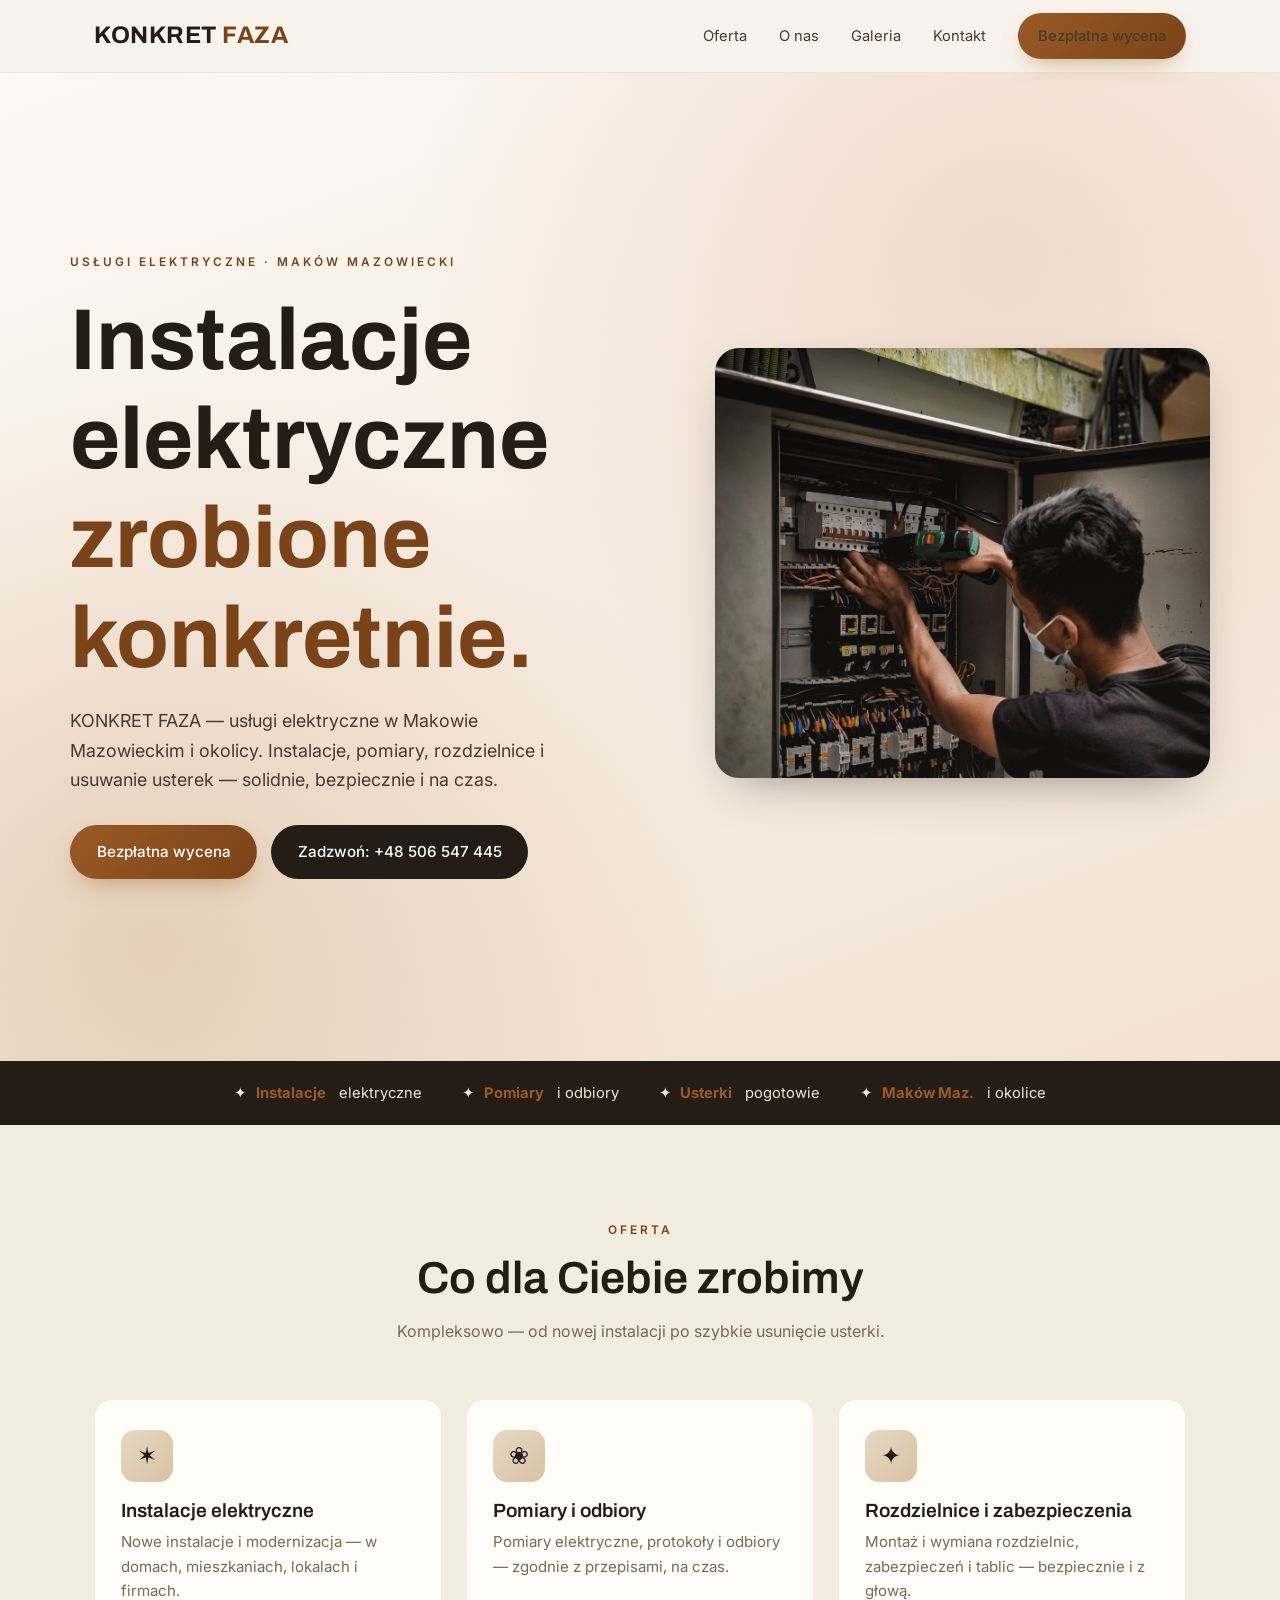
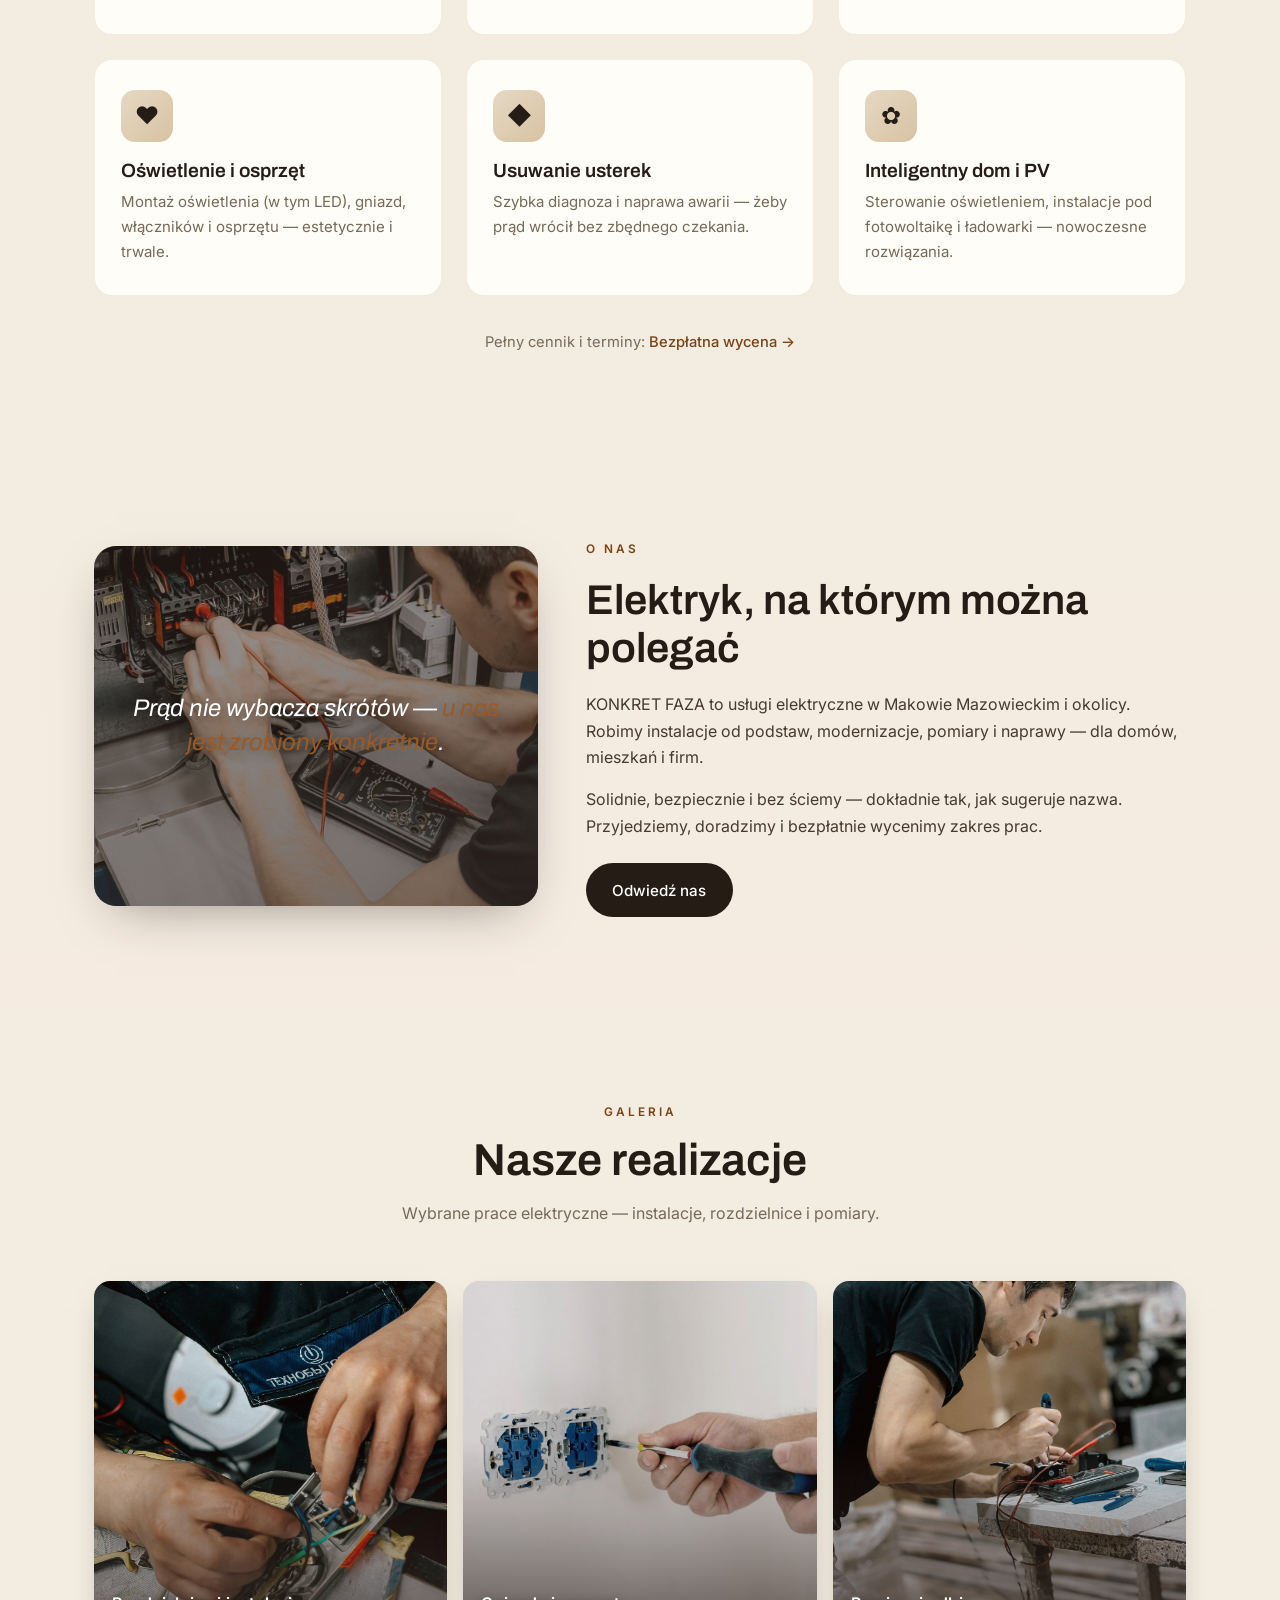
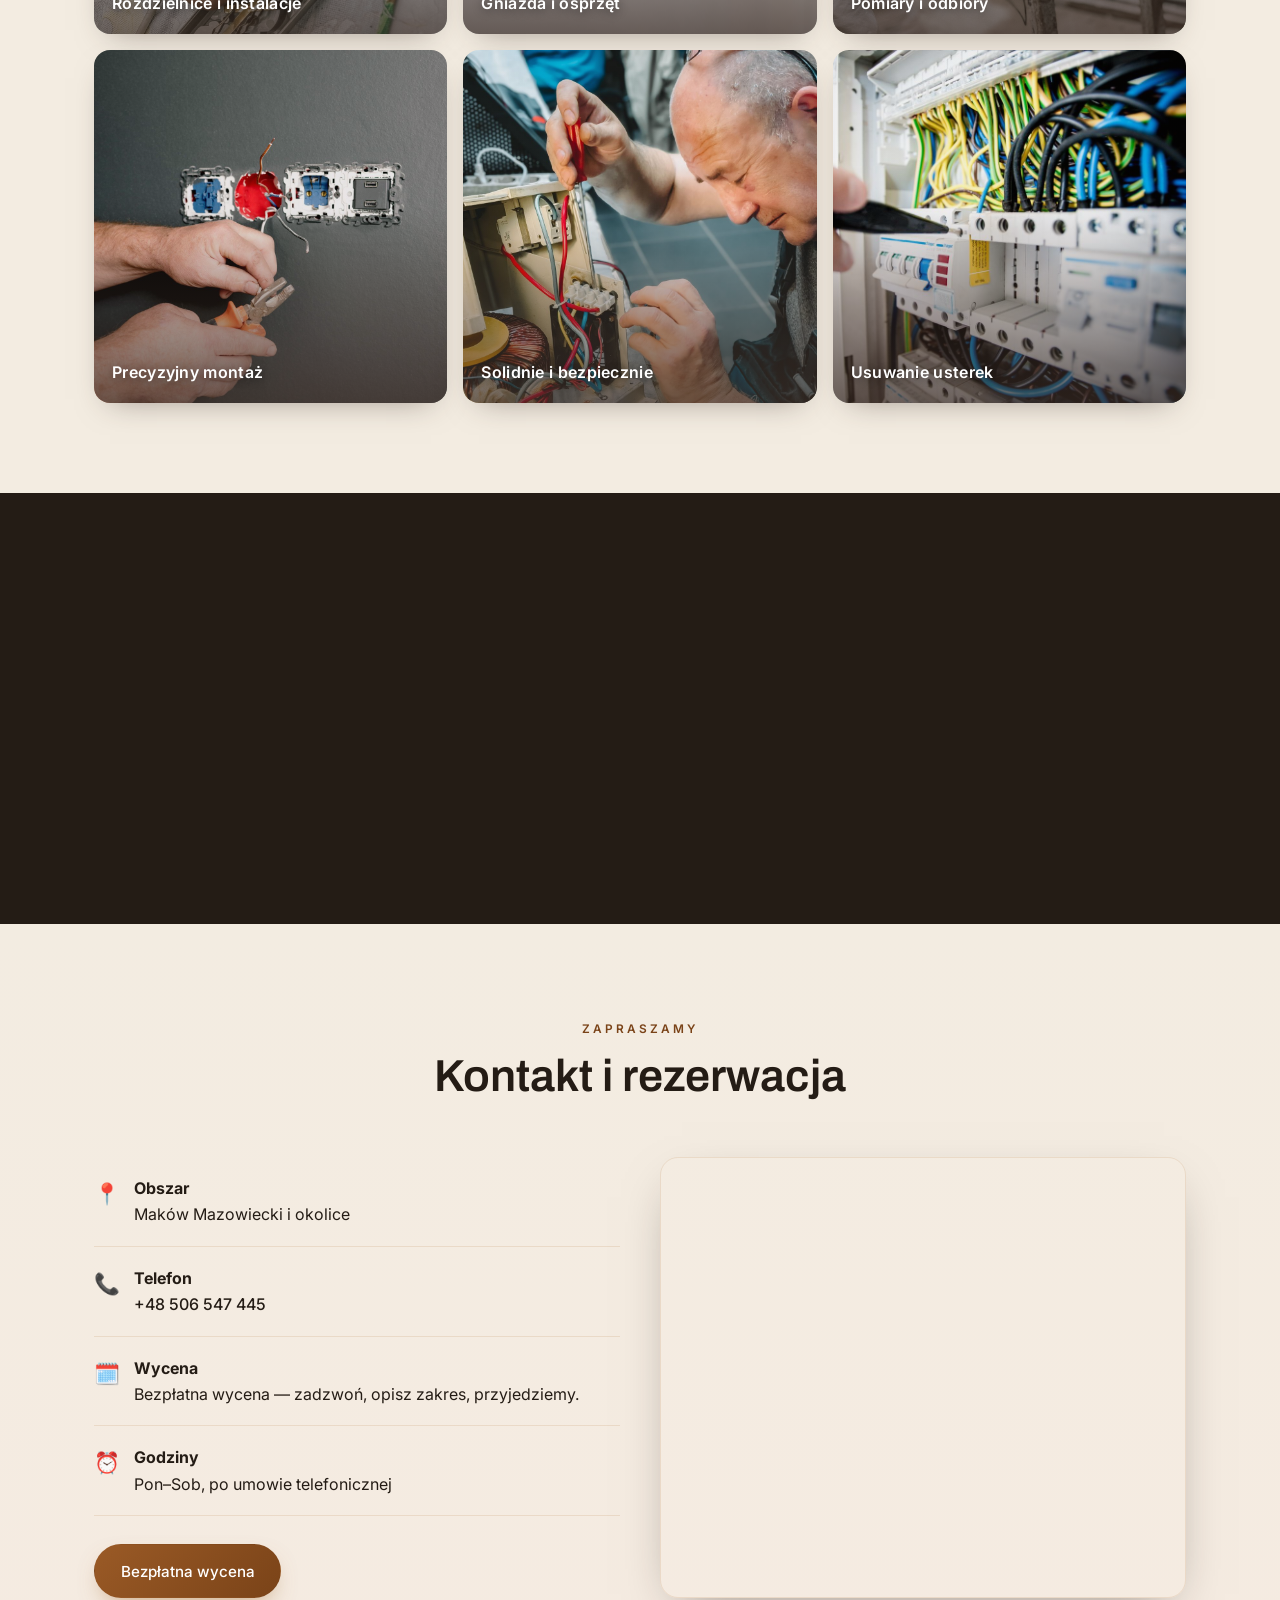
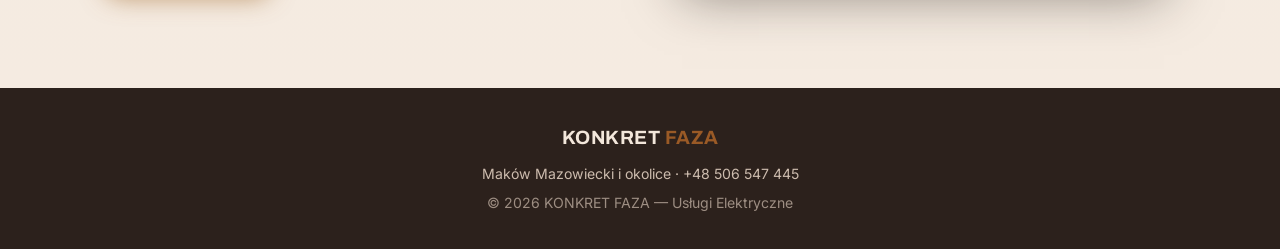
==== index.html @ 05b51406 "Strona demo: KONKRET FAZA — elektryk, Maków Mazowiecki (trade)" ====
<!DOCTYPE html>
<html lang="pl">
<head>
<meta charset="UTF-8" />
<meta name="viewport" content="width=device-width, initial-scale=1.0" />
<title>KONKRET FAZA — usługi elektryczne | Maków Mazowiecki</title>
<meta name="description" content="KONKRET FAZA — usługi elektryczne w Makowie Mazowieckim i okolicy. Instalacje, pomiary, rozdzielnice, oświetlenie i usuwanie usterek. Bezpłatna wycena." />
<link rel="preconnect" href="https://fonts.googleapis.com">
<link rel="preconnect" href="https://fonts.gstatic.com" crossorigin>
<link href="https://fonts.googleapis.com/css2?family=Archivo:wght@600;700;800&family=Inter:wght@400;500;600&display=swap" rel="stylesheet">
<style>
  /* === PALETA — dostosuj do branży === */
  :root{ --cream:#f3ece1; --cream-2:#e5d8c4; --espresso:#241c15; --espresso-2:#473a2e; --gold:#9a5a26; --gold-d:#7a4318; --rose:#d8c3a2; --muted:#766a59; --white:#fffdf8; --shadow:0 18px 50px -22px rgba(36,28,21,.5); }
  *{margin:0;padding:0;box-sizing:border-box}
  html{scroll-behavior:smooth}
  body{font-family:'Inter',sans-serif;color:var(--espresso);background:var(--cream);line-height:1.65;-webkit-font-smoothing:antialiased}
  h1,h2,h3,.serif{font-family:'Archivo','Inter',sans-serif;font-weight:600;line-height:1.15}
  a{color:inherit;text-decoration:none}
  .wrap{max-width:1140px;margin:0 auto;padding:0 24px}
  .btn{display:inline-flex;align-items:center;gap:.5rem;padding:.85rem 1.6rem;border-radius:999px;font-weight:500;font-size:.95rem;transition:.25s;cursor:pointer;border:1px solid transparent}
  .btn-gold{background:linear-gradient(135deg,var(--gold),var(--gold-d));color:#fff;box-shadow:0 10px 24px -10px rgba(169,118,63,.7)}
  .btn-gold:hover{transform:translateY(-2px);box-shadow:0 16px 30px -10px rgba(169,118,63,.8)}
  .btn-dark{background:var(--espresso);color:#fff}
  .btn-dark:hover{background:var(--espresso-2)}
  header{position:sticky;top:0;z-index:50;background:rgba(250,245,239,.82);backdrop-filter:blur(12px);border-bottom:1px solid rgba(192,145,95,.18)}
  nav{display:flex;align-items:center;justify-content:space-between;height:72px}
  .logo{font-family:'Archivo','Inter',sans-serif;font-size:1.5rem;font-weight:700;letter-spacing:.5px}
  .logo span{color:var(--gold-d)}
  .nav-links{display:flex;align-items:center;gap:2rem}
  .nav-links a{font-size:.92rem;color:var(--espresso-2);transition:.2s}
  .nav-links a:hover{color:var(--gold-d)}
  .nav-links .btn{padding:.6rem 1.2rem}
  .burger{display:none;background:none;border:0;font-size:1.6rem;cursor:pointer;color:var(--espresso)}
  .hero{position:relative;overflow:hidden;background:
      radial-gradient(circle at 78% 18%,rgba(231,201,184,.55),transparent 46%),
      radial-gradient(circle at 12% 88%,rgba(192,145,95,.30),transparent 40%),
      linear-gradient(160deg,#fdf8f3 0%,#f1e2d4 100%)}
  .hero-inner{display:grid;grid-template-columns:1.1fr .9fr;gap:40px;align-items:center;padding:84px 0 92px}
  .eyebrow{display:inline-block;letter-spacing:3px;font-size:.74rem;font-weight:600;color:var(--gold-d);text-transform:uppercase;margin-bottom:18px}
  .hero h1{font-size:clamp(3rem,7vw,5.4rem);font-weight:700;margin-bottom:18px}
  .hero h1 em{font-style:normal;color:var(--gold-d)}
  .hero p.lead{font-size:1.12rem;color:var(--espresso-2);max-width:30rem;margin-bottom:30px}
  .hero-cta{display:flex;gap:14px;flex-wrap:wrap}
  .hero-art{position:relative;height:430px;border-radius:24px;overflow:hidden;box-shadow:var(--shadow);
      background:url('img/hero.jpg') center 22%/cover no-repeat, linear-gradient(150deg,#efd9c6,#c0915f)}
  .hero-art::after{content:"";position:absolute;inset:0;background:linear-gradient(180deg,rgba(58,44,37,.04),rgba(58,44,37,.2))}
  .strip{background:var(--espresso);color:#f3e7db}
  .strip .wrap{display:flex;flex-wrap:wrap;gap:14px 40px;justify-content:center;padding:20px 24px;font-size:.92rem}
  .strip span{display:inline-flex;align-items:center;gap:.55rem}
  .strip b{color:var(--gold)}
  section{padding:90px 0}
  .head{text-align:center;max-width:42rem;margin:0 auto 54px}
  .head .eyebrow{margin-bottom:12px}
  .head h2{font-size:clamp(2rem,4vw,2.8rem)}
  .head p{color:var(--muted);margin-top:14px}
  .grid{display:grid;grid-template-columns:repeat(3,1fr);gap:24px}
  .card{background:var(--white);border:1px solid rgba(192,145,95,.16);border-radius:18px;padding:30px 26px;transition:.28s}
  .card:hover{transform:translateY(-6px);box-shadow:var(--shadow);border-color:rgba(192,145,95,.4)}
  .card .ic{width:52px;height:52px;border-radius:14px;display:grid;place-items:center;font-size:1.5rem;background:linear-gradient(135deg,var(--cream-2),var(--rose));margin-bottom:18px}
  .card h3{font-size:1.2rem;margin-bottom:8px}
  .card p{color:var(--muted);font-size:.94rem}
  .price-note{text-align:center;margin-top:34px;color:var(--muted);font-size:.92rem}
  .about{background:linear-gradient(180deg,var(--cream),#f5ebe1)}
  .about-grid{display:grid;grid-template-columns:.85fr 1.15fr;gap:48px;align-items:center}
  .about-art{height:360px;border-radius:22px;box-shadow:var(--shadow);position:relative;overflow:hidden;display:grid;place-items:center;color:#fff;text-align:center;
      background:url('img/about.jpg') center/cover no-repeat,linear-gradient(140deg,#3a2c25,#5a463c)}
  .about-art::before{content:"";position:absolute;inset:0;background:linear-gradient(160deg,rgba(58,44,37,.42),rgba(58,44,37,.68))}
  .about-art .q{position:relative;z-index:2;font-family:'Archivo','Inter',sans-serif;font-style:italic;font-size:1.5rem;padding:34px;line-height:1.4;text-shadow:0 3px 16px rgba(0,0,0,.45)}
  .about-art .q span{color:var(--gold)}
  .about-txt h2{font-size:clamp(1.9rem,3.6vw,2.6rem);margin-bottom:18px}
  .about-txt p{color:var(--espresso-2);margin-bottom:16px}
  .gallery{display:grid;grid-template-columns:repeat(3,1fr);gap:16px}
  .tile{aspect-ratio:1/1;border-radius:16px;position:relative;overflow:hidden;display:flex;align-items:flex-end;padding:18px;color:#fff;font-weight:600;box-shadow:0 12px 30px -16px rgba(58,44,37,.5);background-color:#c9a88f;background-size:cover;background-position:center;transition:.3s}
  .tile:hover{transform:translateY(-4px)}
  .tile span{position:relative;z-index:2;font-size:1rem;letter-spacing:.3px;text-shadow:0 2px 10px rgba(0,0,0,.45)}
  .tile::after{content:"";position:absolute;inset:0;background:linear-gradient(180deg,rgba(58,44,37,.05) 45%,rgba(58,44,37,.72))}
  .reviews{background:var(--espresso);color:#f3e7db;text-align:center}
  .reviews .stars{color:var(--gold);font-size:1.5rem;letter-spacing:4px;margin-bottom:14px}
  .reviews h2{font-size:clamp(1.9rem,4vw,2.6rem);margin-bottom:14px}
  .reviews p{color:#cdbcae;max-width:36rem;margin:0 auto 28px}
  .contact-grid{display:grid;grid-template-columns:1fr 1fr;gap:40px;align-items:stretch}
  .info .row{display:flex;gap:14px;align-items:flex-start;padding:18px 0;border-bottom:1px solid rgba(192,145,95,.2)}
  .info .row .ic{font-size:1.3rem;margin-top:2px}
  .info .row a{font-weight:500}
  .info .row a:hover{color:var(--gold-d)}
  .map{min-height:340px;border-radius:18px;overflow:hidden;box-shadow:var(--shadow);border:1px solid rgba(192,145,95,.2)}
  .map iframe{width:100%;height:100%;min-height:340px;border:0;display:block;filter:grayscale(.15) contrast(1.02)}
  .contact-cta{margin-top:28px}
  footer{background:#2c211c;color:#cdbcae;text-align:center;padding:34px 24px;font-size:.88rem}
  footer .logo{font-size:1.2rem;color:#f3e7db;margin-bottom:8px}
  footer a{color:var(--gold)}
  .reveal{opacity:0;transform:translateY(22px);transition:.7s cubic-bezier(.2,.7,.2,1)}
  .reveal.in{opacity:1;transform:none}
  @media(max-width:880px){
    .hero-inner,.about-grid,.contact-grid{grid-template-columns:1fr}
    .hero-art{height:300px;order:-1}
    .grid,.gallery{grid-template-columns:repeat(2,1fr)}
    .nav-links{position:fixed;inset:72px 0 auto 0;flex-direction:column;background:var(--cream);padding:24px;gap:18px;border-bottom:1px solid rgba(192,145,95,.2);display:none}
    .nav-links.open{display:flex}
    .burger{display:block}
  }
  @media(max-width:560px){.grid,.gallery{grid-template-columns:1fr}}
</style>
</head>
<body>
<header><div class="wrap"><nav>
  <div class="logo">KONKRET <span>FAZA</span></div>
  <div class="nav-links" id="menu">
    <a href="#oferta">Oferta</a><a href="#onas">O nas</a><a href="#galeria">Galeria</a><a href="#kontakt">Kontakt</a>
    <a class="btn btn-gold" href="#kontakt">Bezpłatna wycena</a>
  </div>
  <button class="burger" id="burger" aria-label="Menu">☰</button>
</nav></div></header>

<section class="hero"><div class="wrap hero-inner">
  <div>
    <span class="eyebrow">Usługi elektryczne · Maków Mazowiecki</span>
    <h1>Instalacje elektryczne<br><em>zrobione konkretnie.</em></h1>
    <p class="lead">KONKRET FAZA — usługi elektryczne w Makowie Mazowieckim i okolicy. Instalacje, pomiary, rozdzielnice i usuwanie usterek — solidnie, bezpiecznie i na czas.</p>
    <div class="hero-cta">
      <a class="btn btn-gold" href="#kontakt">Bezpłatna wycena</a>
      <a class="btn btn-dark" href="tel:+48506547445">Zadzwoń: +48 506 547 445</a>
    </div>
  </div>
  <div class="hero-art" role="img" aria-label="KONKRET FAZA — Usługi Elektryczne"></div>
</div></section>

<div class="strip"><div class="wrap">
  <span>✦ <b>Instalacje</b>&nbsp;elektryczne</span>
  <span>✦ <b>Pomiary</b>&nbsp;i odbiory</span>
  <span>✦ <b>Usterki</b>&nbsp;pogotowie</span>
  <span>✦ <b>Maków Maz.</b>&nbsp;i okolice</span>
</div></div>

<section id="oferta"><div class="wrap">
  <div class="head reveal"><span class="eyebrow">Oferta</span><h2>Co dla Ciebie zrobimy</h2><p>Kompleksowo — od nowej instalacji po szybkie usunięcie usterki.</p></div>
  <div class="grid">
    <div class="card reveal"><div class="ic">✶</div><h3>Instalacje elektryczne</h3><p>Nowe instalacje i modernizacja — w domach, mieszkaniach, lokalach i firmach.</p></div>
    <div class="card reveal"><div class="ic">❀</div><h3>Pomiary i odbiory</h3><p>Pomiary elektryczne, protokoły i odbiory — zgodnie z przepisami, na czas.</p></div>
    <div class="card reveal"><div class="ic">✦</div><h3>Rozdzielnice i zabezpieczenia</h3><p>Montaż i wymiana rozdzielnic, zabezpieczeń i tablic — bezpiecznie i z głową.</p></div>
    <div class="card reveal"><div class="ic">♥</div><h3>Oświetlenie i osprzęt</h3><p>Montaż oświetlenia (w tym LED), gniazd, włączników i osprzętu — estetycznie i trwale.</p></div>
    <div class="card reveal"><div class="ic">◆</div><h3>Usuwanie usterek</h3><p>Szybka diagnoza i naprawa awarii — żeby prąd wrócił bez zbędnego czekania.</p></div>
    <div class="card reveal"><div class="ic">✿</div><h3>Inteligentny dom i PV</h3><p>Sterowanie oświetleniem, instalacje pod fotowoltaikę i ładowarki — nowoczesne rozwiązania.</p></div>
  </div>
  <p class="price-note">Pełny cennik i terminy: <a href="#kontakt" style="color:var(--gold-d);font-weight:500">Bezpłatna wycena →</a></p>
</div></section>

<section class="about" id="onas"><div class="wrap about-grid">
  <div class="about-art reveal"><div class="q">Prąd nie wybacza skrótów — <span>u nas jest zrobiony konkretnie</span>.</div></div>
  <div class="about-txt reveal">
    <span class="eyebrow">O nas</span><h2>Elektryk, na którym można polegać</h2>
    <p>KONKRET FAZA to usługi elektryczne w Makowie Mazowieckim i okolicy. Robimy instalacje od podstaw, modernizacje, pomiary i naprawy — dla domów, mieszkań i firm.</p><p>Solidnie, bezpiecznie i bez ściemy — dokładnie tak, jak sugeruje nazwa. Przyjedziemy, doradzimy i bezpłatnie wycenimy zakres prac.</p>
    <a class="btn btn-dark" href="#kontakt" style="margin-top:8px">Odwiedź nas</a>
  </div>
</div></section>

<section id="galeria"><div class="wrap">
  <div class="head reveal"><span class="eyebrow">Galeria</span><h2>Nasze realizacje</h2><p>Wybrane prace elektryczne — instalacje, rozdzielnice i pomiary.</p></div>
  <div class="gallery">
    <div class="tile reveal" style="background-image:url('img/g1.jpg')"><span>Rozdzielnice i instalacje</span></div>
    <div class="tile reveal" style="background-image:url('img/g2.jpg')"><span>Gniazda i osprzęt</span></div>
    <div class="tile reveal" style="background-image:url('img/g3.jpg')"><span>Pomiary i odbiory</span></div>
    <div class="tile reveal" style="background-image:url('img/g4.jpg')"><span>Precyzyjny montaż</span></div>
    <div class="tile reveal" style="background-image:url('img/g5.jpg')"><span>Solidnie i bezpiecznie</span></div>
    <div class="tile reveal" style="background-image:url('img/g6.jpg')"><span>Usuwanie usterek</span></div>
  </div>
</div></section>

<section class="reviews"><div class="wrap reveal">
  <div class="stars">✦&nbsp;&nbsp;✦&nbsp;&nbsp;✦</div><h2>Robota, która po prostu działa</h2><p>Instalacje i naprawy dla mieszkańców Makowa Mazowieckiego i okolic. Zadzwoń — przyjedziemy, doradzimy i bezpłatnie wycenimy.</p>
  <a class="btn btn-gold" href="#kontakt">Skontaktuj się z nami</a>
</div></section>

<section id="kontakt" class="about"><div class="wrap">
  <div class="head reveal"><span class="eyebrow">Zapraszamy</span><h2>Kontakt i rezerwacja</h2></div>
  <div class="contact-grid">
    <div class="info reveal">
      <div class="row"><span class="ic">📍</span><div><b>Obszar</b><p>Maków Mazowiecki i okolice</p></div></div>
      <div class="row"><span class="ic">📞</span><div><b>Telefon</b><p><a href="tel:+48506547445">+48 506 547 445</a></p></div></div>
      <div class="row"><span class="ic">🗓️</span><div><b>Wycena</b><p>Bezpłatna wycena — zadzwoń, opisz zakres, przyjedziemy.</p></div></div>
      <div class="row"><span class="ic">⏰</span><div><b>Godziny</b><p>Pon–Sob, po umowie telefonicznej</p></div></div>
      <div class="contact-cta"><a class="btn btn-gold" href="#kontakt">Bezpłatna wycena</a></div>
    </div>
    <div class="map reveal"><iframe src="https://maps.google.com/maps?q=KONKRET+FAZA+Us%C5%82ugi+Elektryczne+Mak%C3%B3w+Mazowiecki&z=15&output=embed" loading="lazy" title="Mapa — KONKRET FAZA — Usługi Elektryczne"></iframe></div>
  </div>
</div></section>

<footer>
  <div class="logo">KONKRET <span style="color:var(--gold)">FAZA</span></div>
  <p>Maków Mazowiecki i okolice · +48 506 547 445</p>
  <p style="margin-top:6px;opacity:.7">© 2026 KONKRET FAZA — Usługi Elektryczne</p>
</footer>

<script>
  var b=document.getElementById('burger'),m=document.getElementById('menu');
  b.addEventListener('click',function(){m.classList.toggle('open')});
  m.querySelectorAll('a').forEach(function(a){a.addEventListener('click',function(){m.classList.remove('open')})});
  var io=new IntersectionObserver(function(es){es.forEach(function(e){if(e.isIntersecting){e.target.classList.add('in');io.unobserve(e.target)}})},{threshold:.12});
  document.querySelectorAll('.reveal').forEach(function(el){io.observe(el)});
</script>
</body>
</html>
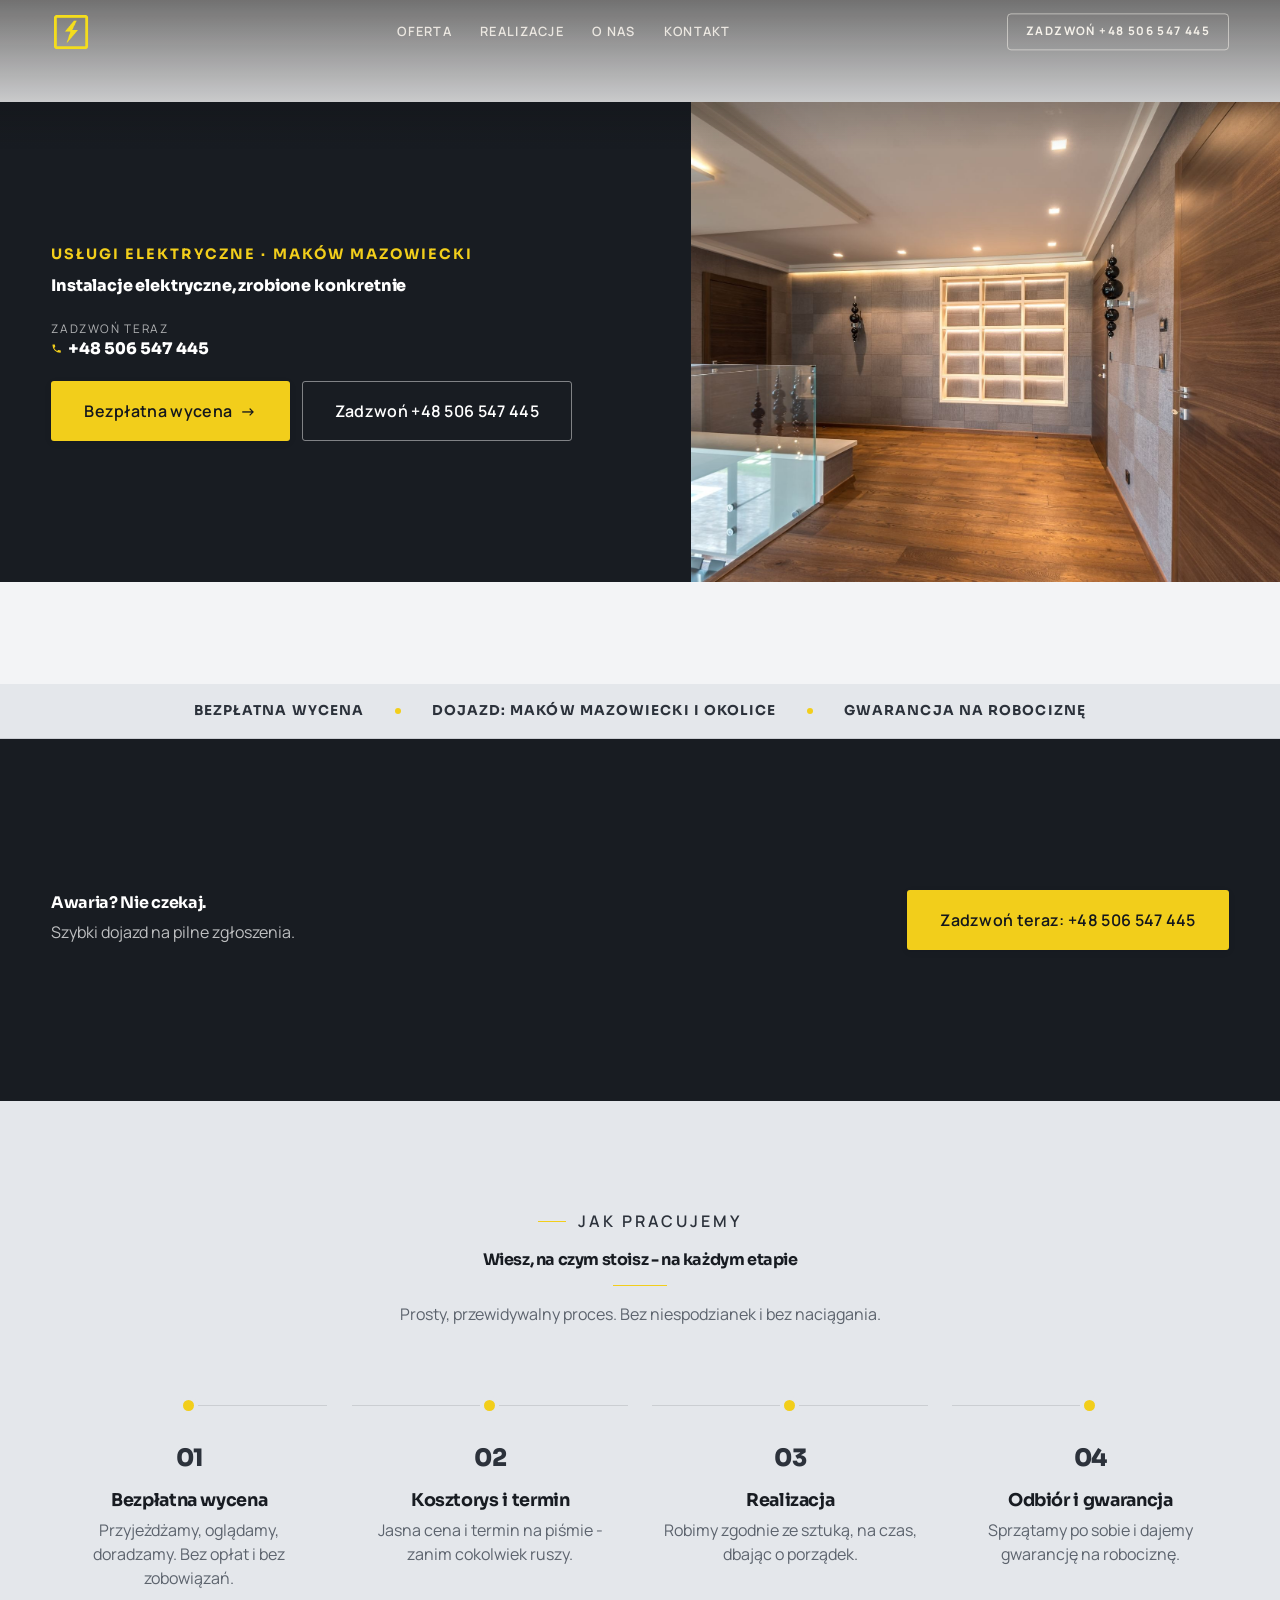
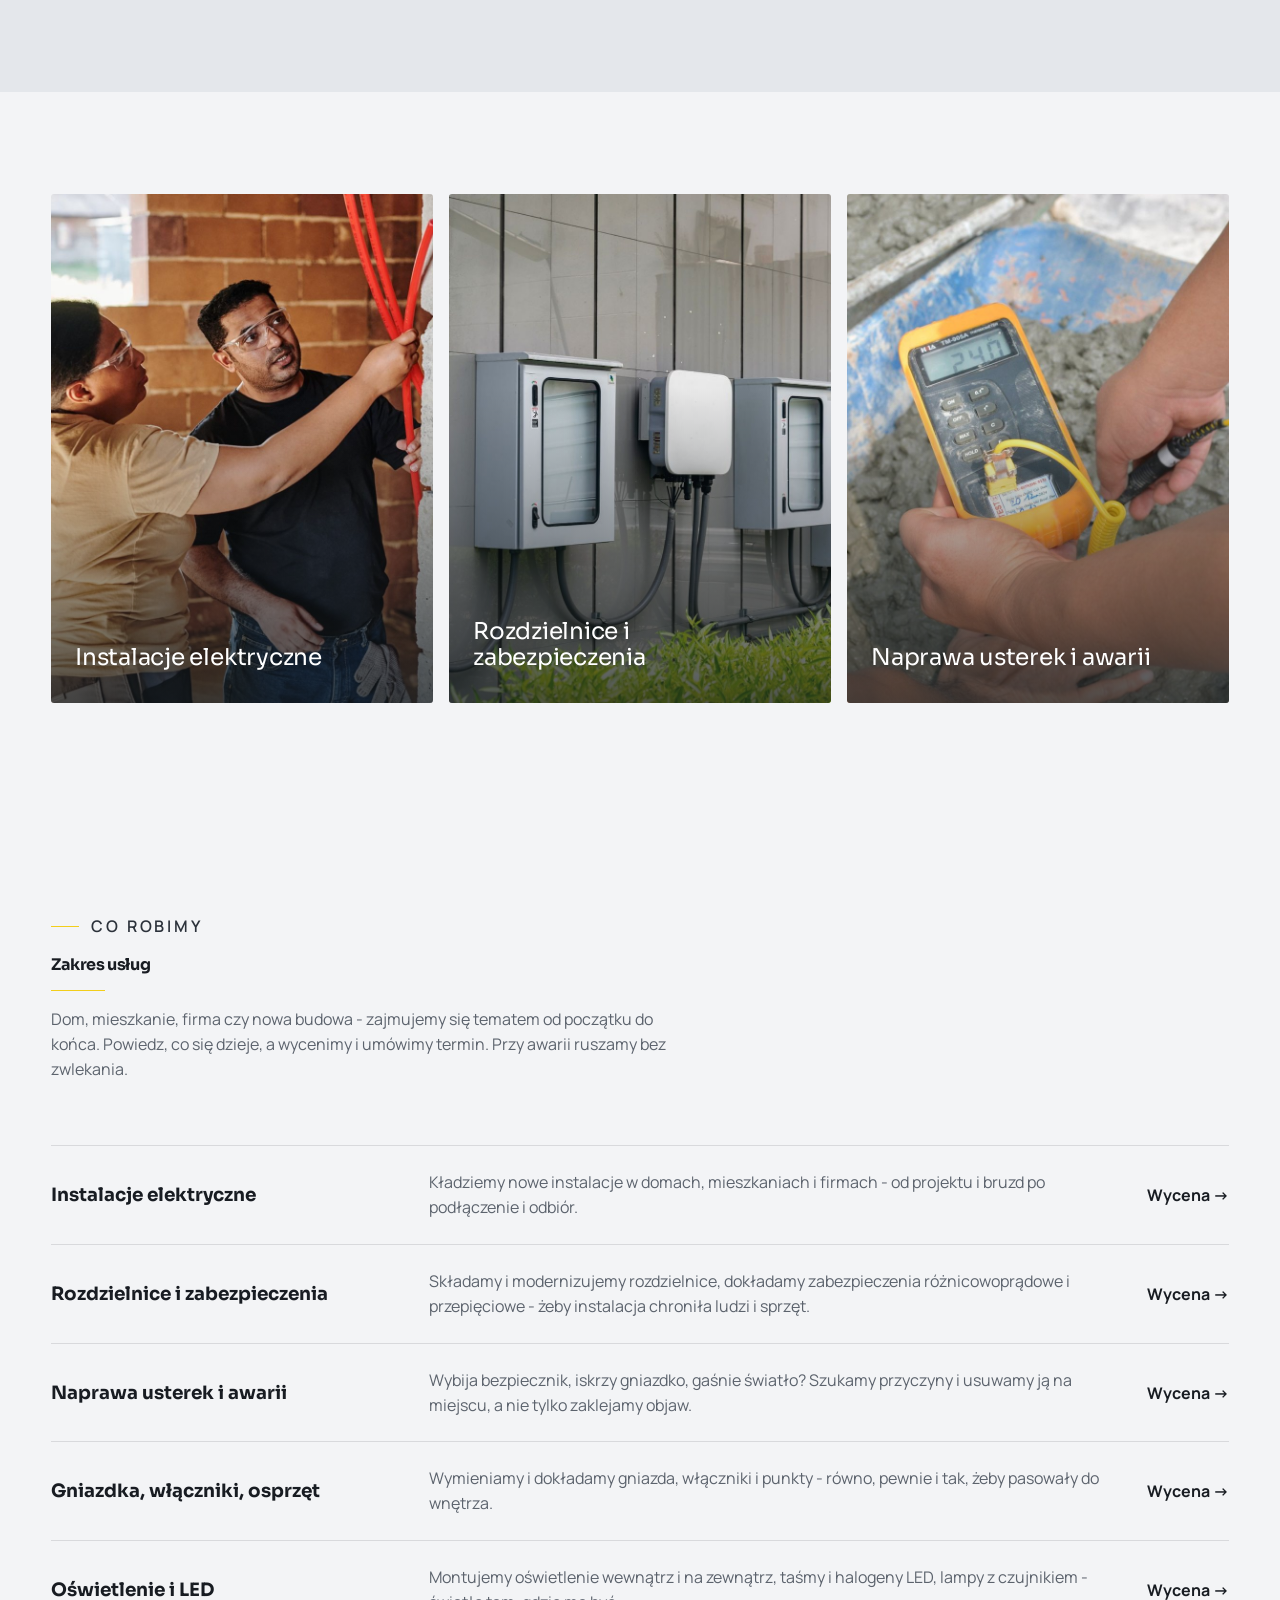
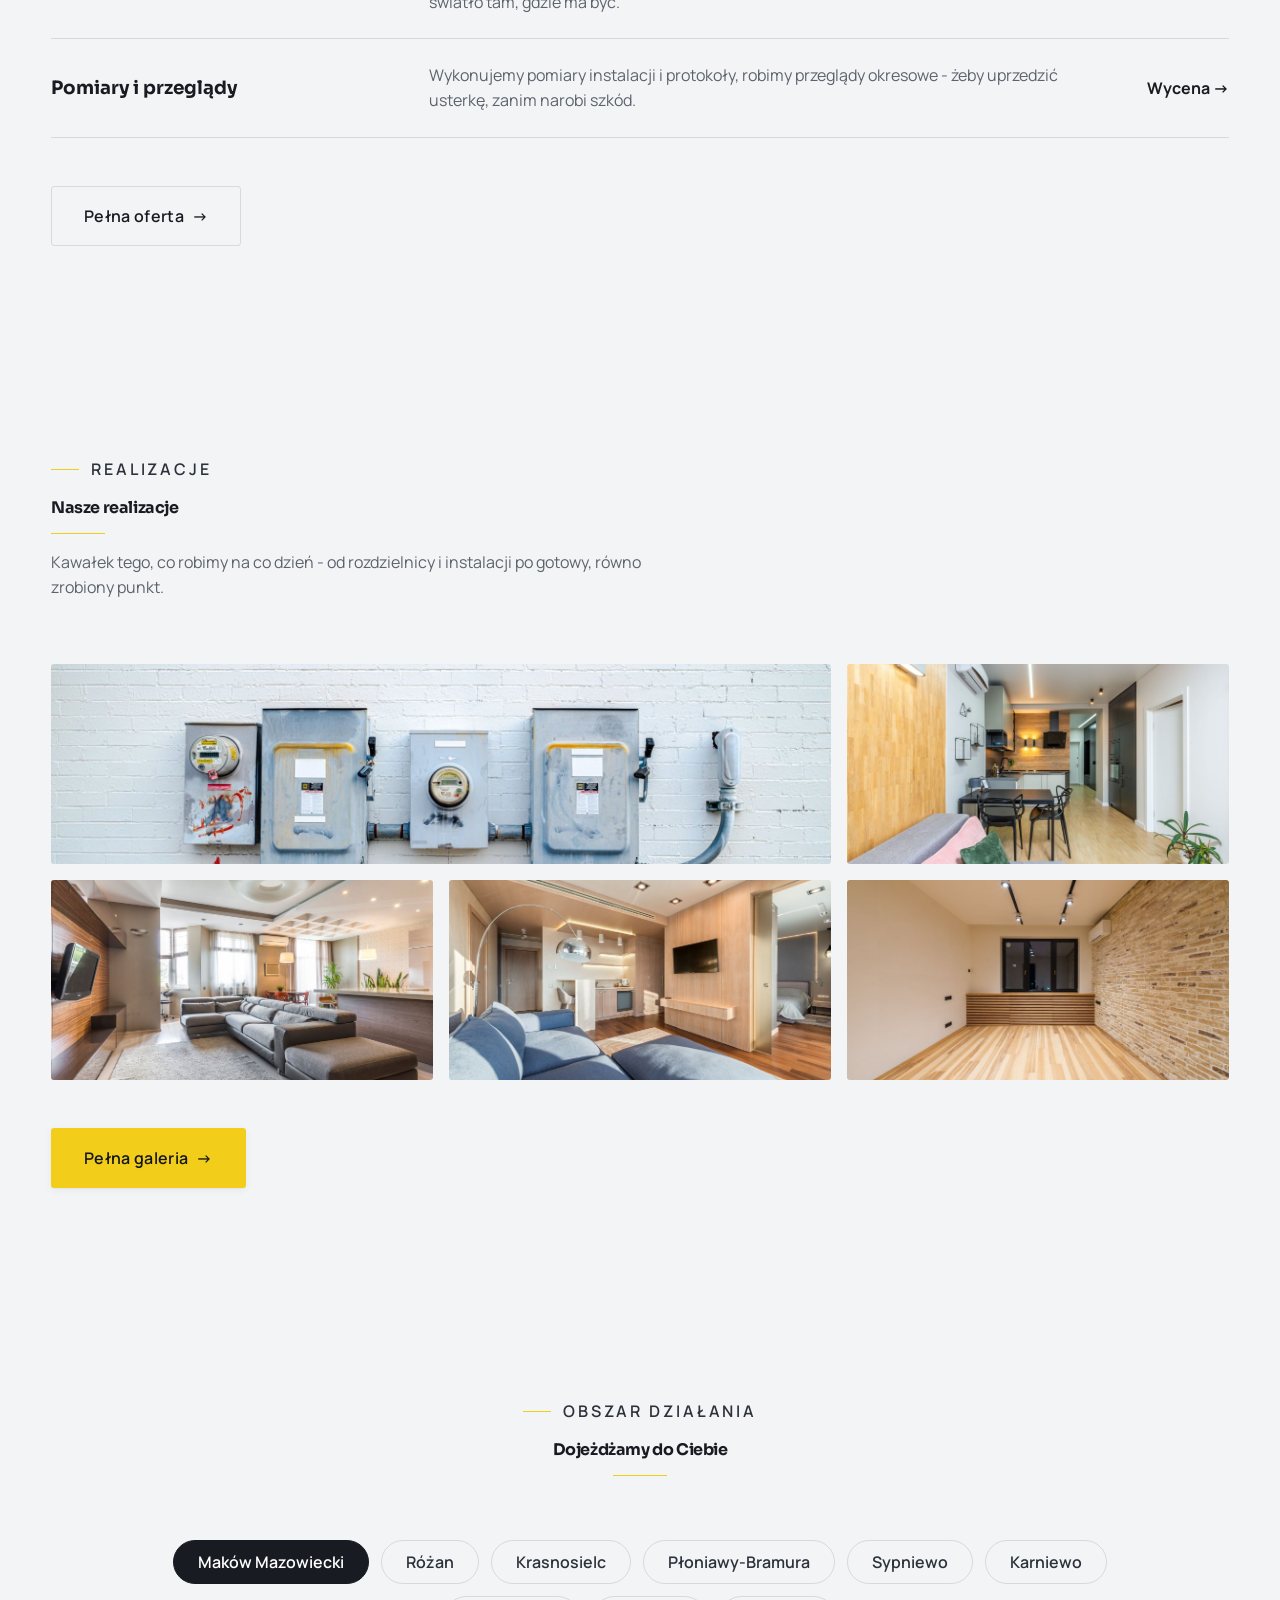
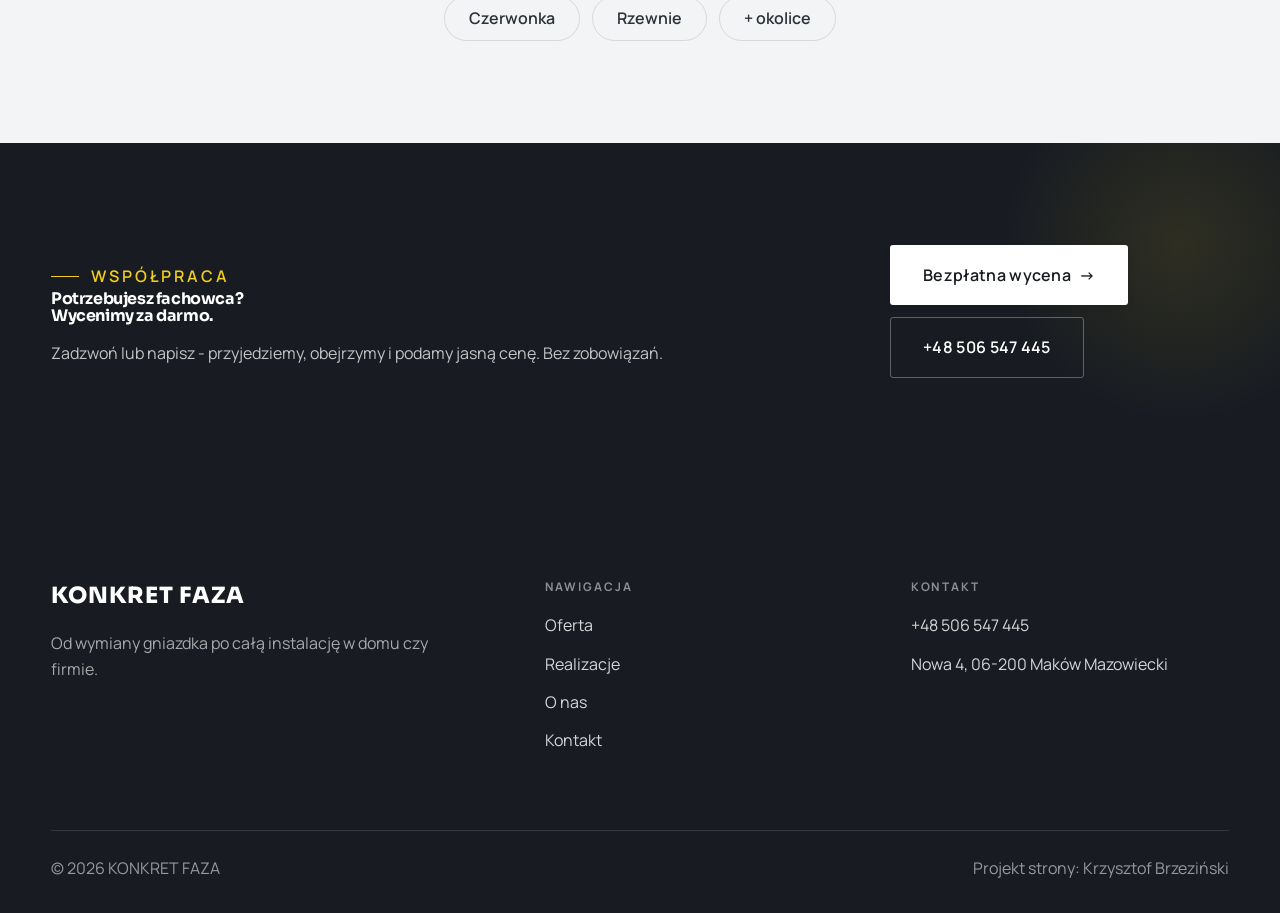
==== commit 2daaad92: "Rebuild na nowy silnik: wielostronicowiec premium (fachowcy FAZA3 + nav Nobu) - Skórka stal (stalowa" ====
--- a/index.html
+++ b/index.html
@@ -1,202 +1,167 @@
 <!DOCTYPE html>
 <html lang="pl">
 <head>
-<meta charset="UTF-8" />
-<meta name="viewport" content="width=device-width, initial-scale=1.0" />
-<title>KONKRET FAZA — usługi elektryczne | Maków Mazowiecki</title>
-<meta name="description" content="KONKRET FAZA — usługi elektryczne w Makowie Mazowieckim i okolicy. Instalacje, pomiary, rozdzielnice, oświetlenie i usuwanie usterek. Bezpłatna wycena." />
+<meta charset="UTF-8">
+<meta name="viewport" content="width=device-width, initial-scale=1.0">
+<title>KONKRET FAZA - Elektryk · Maków Mazowiecki</title>
+<meta name="description" content="KONKRET FAZA - usługi elektryczne, Maków Mazowiecki i okolice. Instalacje, przyłącza, rozdzielnice, naprawa usterek i awarii, montaż oświetlenia i osprzętu. Pomiary i uprawnienia, wycena przed pracą, sprawny dojazd. Zadzwoń i umów termin.">
 <link rel="preconnect" href="https://fonts.googleapis.com">
 <link rel="preconnect" href="https://fonts.gstatic.com" crossorigin>
-<link href="https://fonts.googleapis.com/css2?family=Archivo:wght@600;700;800&family=Inter:wght@400;500;600&display=swap" rel="stylesheet">
-<style>
-  /* === PALETA — dostosuj do branży === */
-  :root{ --cream:#f3ece1; --cream-2:#e5d8c4; --espresso:#241c15; --espresso-2:#473a2e; --gold:#9a5a26; --gold-d:#7a4318; --rose:#d8c3a2; --muted:#766a59; --white:#fffdf8; --shadow:0 18px 50px -22px rgba(36,28,21,.5); }
-  *{margin:0;padding:0;box-sizing:border-box}
-  html{scroll-behavior:smooth}
-  body{font-family:'Inter',sans-serif;color:var(--espresso);background:var(--cream);line-height:1.65;-webkit-font-smoothing:antialiased}
-  h1,h2,h3,.serif{font-family:'Archivo','Inter',sans-serif;font-weight:600;line-height:1.15}
-  a{color:inherit;text-decoration:none}
-  .wrap{max-width:1140px;margin:0 auto;padding:0 24px}
-  .btn{display:inline-flex;align-items:center;gap:.5rem;padding:.85rem 1.6rem;border-radius:999px;font-weight:500;font-size:.95rem;transition:.25s;cursor:pointer;border:1px solid transparent}
-  .btn-gold{background:linear-gradient(135deg,var(--gold),var(--gold-d));color:#fff;box-shadow:0 10px 24px -10px rgba(169,118,63,.7)}
-  .btn-gold:hover{transform:translateY(-2px);box-shadow:0 16px 30px -10px rgba(169,118,63,.8)}
-  .btn-dark{background:var(--espresso);color:#fff}
-  .btn-dark:hover{background:var(--espresso-2)}
-  header{position:sticky;top:0;z-index:50;background:rgba(250,245,239,.82);backdrop-filter:blur(12px);border-bottom:1px solid rgba(192,145,95,.18)}
-  nav{display:flex;align-items:center;justify-content:space-between;height:72px}
-  .logo{font-family:'Archivo','Inter',sans-serif;font-size:1.5rem;font-weight:700;letter-spacing:.5px}
-  .logo span{color:var(--gold-d)}
-  .nav-links{display:flex;align-items:center;gap:2rem}
-  .nav-links a{font-size:.92rem;color:var(--espresso-2);transition:.2s}
-  .nav-links a:hover{color:var(--gold-d)}
-  .nav-links .btn{padding:.6rem 1.2rem}
-  .burger{display:none;background:none;border:0;font-size:1.6rem;cursor:pointer;color:var(--espresso)}
-  .hero{position:relative;overflow:hidden;background:
-      radial-gradient(circle at 78% 18%,rgba(231,201,184,.55),transparent 46%),
-      radial-gradient(circle at 12% 88%,rgba(192,145,95,.30),transparent 40%),
-      linear-gradient(160deg,#fdf8f3 0%,#f1e2d4 100%)}
-  .hero-inner{display:grid;grid-template-columns:1.1fr .9fr;gap:40px;align-items:center;padding:84px 0 92px}
-  .eyebrow{display:inline-block;letter-spacing:3px;font-size:.74rem;font-weight:600;color:var(--gold-d);text-transform:uppercase;margin-bottom:18px}
-  .hero h1{font-size:clamp(3rem,7vw,5.4rem);font-weight:700;margin-bottom:18px}
-  .hero h1 em{font-style:normal;color:var(--gold-d)}
-  .hero p.lead{font-size:1.12rem;color:var(--espresso-2);max-width:30rem;margin-bottom:30px}
-  .hero-cta{display:flex;gap:14px;flex-wrap:wrap}
-  .hero-art{position:relative;height:430px;border-radius:24px;overflow:hidden;box-shadow:var(--shadow);
-      background:url('img/hero.jpg') center 22%/cover no-repeat, linear-gradient(150deg,#efd9c6,#c0915f)}
-  .hero-art::after{content:"";position:absolute;inset:0;background:linear-gradient(180deg,rgba(58,44,37,.04),rgba(58,44,37,.2))}
-  .strip{background:var(--espresso);color:#f3e7db}
-  .strip .wrap{display:flex;flex-wrap:wrap;gap:14px 40px;justify-content:center;padding:20px 24px;font-size:.92rem}
-  .strip span{display:inline-flex;align-items:center;gap:.55rem}
-  .strip b{color:var(--gold)}
-  section{padding:90px 0}
-  .head{text-align:center;max-width:42rem;margin:0 auto 54px}
-  .head .eyebrow{margin-bottom:12px}
-  .head h2{font-size:clamp(2rem,4vw,2.8rem)}
-  .head p{color:var(--muted);margin-top:14px}
-  .grid{display:grid;grid-template-columns:repeat(3,1fr);gap:24px}
-  .card{background:var(--white);border:1px solid rgba(192,145,95,.16);border-radius:18px;padding:30px 26px;transition:.28s}
-  .card:hover{transform:translateY(-6px);box-shadow:var(--shadow);border-color:rgba(192,145,95,.4)}
-  .card .ic{width:52px;height:52px;border-radius:14px;display:grid;place-items:center;font-size:1.5rem;background:linear-gradient(135deg,var(--cream-2),var(--rose));margin-bottom:18px}
-  .card h3{font-size:1.2rem;margin-bottom:8px}
-  .card p{color:var(--muted);font-size:.94rem}
-  .price-note{text-align:center;margin-top:34px;color:var(--muted);font-size:.92rem}
-  .about{background:linear-gradient(180deg,var(--cream),#f5ebe1)}
-  .about-grid{display:grid;grid-template-columns:.85fr 1.15fr;gap:48px;align-items:center}
-  .about-art{height:360px;border-radius:22px;box-shadow:var(--shadow);position:relative;overflow:hidden;display:grid;place-items:center;color:#fff;text-align:center;
-      background:url('img/about.jpg') center/cover no-repeat,linear-gradient(140deg,#3a2c25,#5a463c)}
-  .about-art::before{content:"";position:absolute;inset:0;background:linear-gradient(160deg,rgba(58,44,37,.42),rgba(58,44,37,.68))}
-  .about-art .q{position:relative;z-index:2;font-family:'Archivo','Inter',sans-serif;font-style:italic;font-size:1.5rem;padding:34px;line-height:1.4;text-shadow:0 3px 16px rgba(0,0,0,.45)}
-  .about-art .q span{color:var(--gold)}
-  .about-txt h2{font-size:clamp(1.9rem,3.6vw,2.6rem);margin-bottom:18px}
-  .about-txt p{color:var(--espresso-2);margin-bottom:16px}
-  .gallery{display:grid;grid-template-columns:repeat(3,1fr);gap:16px}
-  .tile{aspect-ratio:1/1;border-radius:16px;position:relative;overflow:hidden;display:flex;align-items:flex-end;padding:18px;color:#fff;font-weight:600;box-shadow:0 12px 30px -16px rgba(58,44,37,.5);background-color:#c9a88f;background-size:cover;background-position:center;transition:.3s}
-  .tile:hover{transform:translateY(-4px)}
-  .tile span{position:relative;z-index:2;font-size:1rem;letter-spacing:.3px;text-shadow:0 2px 10px rgba(0,0,0,.45)}
-  .tile::after{content:"";position:absolute;inset:0;background:linear-gradient(180deg,rgba(58,44,37,.05) 45%,rgba(58,44,37,.72))}
-  .reviews{background:var(--espresso);color:#f3e7db;text-align:center}
-  .reviews .stars{color:var(--gold);font-size:1.5rem;letter-spacing:4px;margin-bottom:14px}
-  .reviews h2{font-size:clamp(1.9rem,4vw,2.6rem);margin-bottom:14px}
-  .reviews p{color:#cdbcae;max-width:36rem;margin:0 auto 28px}
-  .contact-grid{display:grid;grid-template-columns:1fr 1fr;gap:40px;align-items:stretch}
-  .info .row{display:flex;gap:14px;align-items:flex-start;padding:18px 0;border-bottom:1px solid rgba(192,145,95,.2)}
-  .info .row .ic{font-size:1.3rem;margin-top:2px}
-  .info .row a{font-weight:500}
-  .info .row a:hover{color:var(--gold-d)}
-  .map{min-height:340px;border-radius:18px;overflow:hidden;box-shadow:var(--shadow);border:1px solid rgba(192,145,95,.2)}
-  .map iframe{width:100%;height:100%;min-height:340px;border:0;display:block;filter:grayscale(.15) contrast(1.02)}
-  .contact-cta{margin-top:28px}
-  footer{background:#2c211c;color:#cdbcae;text-align:center;padding:34px 24px;font-size:.88rem}
-  footer .logo{font-size:1.2rem;color:#f3e7db;margin-bottom:8px}
-  footer a{color:var(--gold)}
-  .reveal{opacity:0;transform:translateY(22px);transition:.7s cubic-bezier(.2,.7,.2,1)}
-  .reveal.in{opacity:1;transform:none}
-  @media(max-width:880px){
-    .hero-inner,.about-grid,.contact-grid{grid-template-columns:1fr}
-    .hero-art{height:300px;order:-1}
-    .grid,.gallery{grid-template-columns:repeat(2,1fr)}
-    .nav-links{position:fixed;inset:72px 0 auto 0;flex-direction:column;background:var(--cream);padding:24px;gap:18px;border-bottom:1px solid rgba(192,145,95,.2);display:none}
-    .nav-links.open{display:flex}
-    .burger{display:block}
-  }
-  @media(max-width:560px){.grid,.gallery{grid-template-columns:1fr}}
-</style>
+<link href="https://fonts.googleapis.com/css2?family=Sora:wght@600;700;800&family=Manrope:wght@400;500;600&display=swap" rel="stylesheet">
+<link rel="stylesheet" href="assets/styles.css">
 </head>
 <body>
-<header><div class="wrap"><nav>
-  <div class="logo">KONKRET <span>FAZA</span></div>
-  <div class="nav-links" id="menu">
-    <a href="#oferta">Oferta</a><a href="#onas">O nas</a><a href="#galeria">Galeria</a><a href="#kontakt">Kontakt</a>
-    <a class="btn btn-gold" href="#kontakt">Bezpłatna wycena</a>
+
+<header class="nav">
+  <div class="wrap nav-inner">
+    <a class="brand brand-has-logo" href="index.html"><img class="brand-logo" src="img/logo.png" alt="KONKRET FAZA"></a>
+    <nav class="nav-links">
+      <a href="oferta.html">Oferta</a>
+      <a href="realizacje.html">Realizacje</a>
+      <a href="o-nas.html">O nas</a>
+      <a href="kontakt.html">Kontakt</a>
+      <a href="tel:+48506547445" class="btn btn-accent">Zadzwoń +48 506 547 445</a>
+    </nav>
+    <button class="nav-toggle" aria-label="Menu"><span></span><span></span><span></span></button>
   </div>
-  <button class="burger" id="burger" aria-label="Menu">☰</button>
-</nav></div></header>
+</header>
 
-<section class="hero"><div class="wrap hero-inner">
-  <div>
-    <span class="eyebrow">Usługi elektryczne · Maków Mazowiecki</span>
-    <h1>Instalacje elektryczne<br><em>zrobione konkretnie.</em></h1>
-    <p class="lead">KONKRET FAZA — usługi elektryczne w Makowie Mazowieckim i okolicy. Instalacje, pomiary, rozdzielnice i usuwanie usterek — solidnie, bezpiecznie i na czas.</p>
-    <div class="hero-cta">
-      <a class="btn btn-gold" href="#kontakt">Bezpłatna wycena</a>
-      <a class="btn btn-dark" href="tel:+48506547445">Zadzwoń: +48 506 547 445</a>
+<section class="hero-fach">
+  <img class="hf-photo" src="img/hero.jpg" alt="KONKRET FAZA">
+  <div class="hf-panel">
+      <span class="hf-kicker">Usługi elektryczne · Maków Mazowiecki</span>
+      <h1 class="hf-title">Instalacje elektryczne, zrobione konkretnie</h1>
+      <a class="hf-phone" href="tel:+48506547445"><span class="hf-phone-lab">Zadzwoń teraz</span><span class="hf-phone-num"><svg class="ico-tel" width="16" height="16" viewBox="0 0 24 24" fill="none" aria-hidden="true"><path d="M6.6 10.8a15.5 15.5 0 0 0 6.6 6.6l2.2-2.2a1 1 0 0 1 1-.24 11.4 11.4 0 0 0 3.6.58 1 1 0 0 1 1 1V20a1 1 0 0 1-1 1A17 17 0 0 1 3 4a1 1 0 0 1 1-1h3.5a1 1 0 0 1 1 1c0 1.25.2 2.46.58 3.6a1 1 0 0 1-.25 1l-2.23 2.2Z" fill="currentColor"/></svg> +48 506 547 445</span></a>
+      <div class="hf-actions">
+        <a href="kontakt.html" class="btn btn-accent">Bezpłatna wycena <span class="arr">→</span></a>
+        <a href="tel:+48506547445" class="btn btn-ghost hf-ghost">Zadzwoń +48 506 547 445</a>
+      </div>
+  </div>
+</section>
+<section class="fach-promise">
+  <div class="wrap">
+    <ul class="fp-row reveal"><li>Bezpłatna wycena</li><li>Dojazd: Maków Mazowiecki i okolice</li><li>Gwarancja na robociznę</li></ul>
+  </div>
+</section>
+<section class="awaria">
+  <div class="wrap">
+      <div class="reveal">
+        <h3>Awaria? Nie czekaj.</h3>
+        <p>Szybki dojazd na pilne zgłoszenia.</p>
+      </div>
+      <a class="btn btn-accent" href="tel:+48506547445">Zadzwoń teraz: +48 506 547 445</a>
+  </div>
+</section>
+<section class="proces fachowcy">
+  <div class="wrap">
+    <div class="head center reveal">
+      <span class="eyebrow">Jak pracujemy</span>
+      <h2>Wiesz, na czym stoisz - na każdym etapie</h2>
+      <p>Prosty, przewidywalny proces. Bez niespodzianek i bez naciągania.</p>
+    </div>
+    <ol class="proces-line">
+      <li class="reveal"><span class="pno">01</span><h3>Bezpłatna wycena</h3><p>Przyjeżdżamy, oglądamy, doradzamy. Bez opłat i bez zobowiązań.</p></li>
+      <li class="reveal"><span class="pno">02</span><h3>Kosztorys i termin</h3><p>Jasna cena i termin na piśmie - zanim cokolwiek ruszy.</p></li>
+      <li class="reveal"><span class="pno">03</span><h3>Realizacja</h3><p>Robimy zgodnie ze sztuką, na czas, dbając o porządek.</p></li>
+      <li class="reveal"><span class="pno">04</span><h3>Odbiór i gwarancja</h3><p>Sprzątamy po sobie i dajemy gwarancję na robociznę.</p></li>
+    </ol>
+  </div>
+</section>
+<section class="gateways-band">
+  <div class="wrap">
+    <div class="gateways">
+      <a href="oferta.html" class="gateway reveal"><img src="img/g2.jpg" alt="Instalacje elektryczne" loading="lazy"><span class="g-ttl">Instalacje elektryczne</span></a>
+      <a href="oferta.html" class="gateway reveal"><img src="img/g3.jpg" alt="Rozdzielnice i zabezpieczenia" loading="lazy"><span class="g-ttl">Rozdzielnice i zabezpieczenia</span></a>
+      <a href="oferta.html" class="gateway reveal"><img src="img/g4.jpg" alt="Naprawa usterek i awarii" loading="lazy"><span class="g-ttl">Naprawa usterek i awarii</span></a>
     </div>
   </div>
-  <div class="hero-art" role="img" aria-label="KONKRET FAZA — Usługi Elektryczne"></div>
-</div></section>
-
-<div class="strip"><div class="wrap">
-  <span>✦ <b>Instalacje</b>&nbsp;elektryczne</span>
-  <span>✦ <b>Pomiary</b>&nbsp;i odbiory</span>
-  <span>✦ <b>Usterki</b>&nbsp;pogotowie</span>
-  <span>✦ <b>Maków Maz.</b>&nbsp;i okolice</span>
-</div></div>
-
-<section id="oferta"><div class="wrap">
-  <div class="head reveal"><span class="eyebrow">Oferta</span><h2>Co dla Ciebie zrobimy</h2><p>Kompleksowo — od nowej instalacji po szybkie usunięcie usterki.</p></div>
-  <div class="grid">
-    <div class="card reveal"><div class="ic">✶</div><h3>Instalacje elektryczne</h3><p>Nowe instalacje i modernizacja — w domach, mieszkaniach, lokalach i firmach.</p></div>
-    <div class="card reveal"><div class="ic">❀</div><h3>Pomiary i odbiory</h3><p>Pomiary elektryczne, protokoły i odbiory — zgodnie z przepisami, na czas.</p></div>
-    <div class="card reveal"><div class="ic">✦</div><h3>Rozdzielnice i zabezpieczenia</h3><p>Montaż i wymiana rozdzielnic, zabezpieczeń i tablic — bezpiecznie i z głową.</p></div>
-    <div class="card reveal"><div class="ic">♥</div><h3>Oświetlenie i osprzęt</h3><p>Montaż oświetlenia (w tym LED), gniazd, włączników i osprzętu — estetycznie i trwale.</p></div>
-    <div class="card reveal"><div class="ic">◆</div><h3>Usuwanie usterek</h3><p>Szybka diagnoza i naprawa awarii — żeby prąd wrócił bez zbędnego czekania.</p></div>
-    <div class="card reveal"><div class="ic">✿</div><h3>Inteligentny dom i PV</h3><p>Sterowanie oświetleniem, instalacje pod fotowoltaikę i ładowarki — nowoczesne rozwiązania.</p></div>
+</section>
+<section class="fach-uslugi">
+  <div class="wrap">
+    <div class="head reveal">
+      <span class="eyebrow">Co robimy</span>
+      <h2>Zakres usług</h2>
+      <p>Dom, mieszkanie, firma czy nowa budowa - zajmujemy się tematem od początku do końca. Powiedz, co się dzieje, a wycenimy i umówimy termin. Przy awarii ruszamy bez zwlekania.</p>
+    </div>
+    <ul class="fu-list">
+      <li class="fu-row reveal"><div class="fu-name">Instalacje elektryczne</div><div class="fu-desc">Kładziemy nowe instalacje w domach, mieszkaniach i firmach - od projektu i bruzd po podłączenie i odbiór.</div><a class="fu-cta" href="kontakt.html">Wycena <span class="arr">→</span></a></li>
+      <li class="fu-row reveal"><div class="fu-name">Rozdzielnice i zabezpieczenia</div><div class="fu-desc">Składamy i modernizujemy rozdzielnice, dokładamy zabezpieczenia różnicowoprądowe i przepięciowe - żeby instalacja chroniła ludzi i sprzęt.</div><a class="fu-cta" href="kontakt.html">Wycena <span class="arr">→</span></a></li>
+      <li class="fu-row reveal"><div class="fu-name">Naprawa usterek i awarii</div><div class="fu-desc">Wybija bezpiecznik, iskrzy gniazdko, gaśnie światło? Szukamy przyczyny i usuwamy ją na miejscu, a nie tylko zaklejamy objaw.</div><a class="fu-cta" href="kontakt.html">Wycena <span class="arr">→</span></a></li>
+      <li class="fu-row reveal"><div class="fu-name">Gniazdka, włączniki, osprzęt</div><div class="fu-desc">Wymieniamy i dokładamy gniazda, włączniki i punkty - równo, pewnie i tak, żeby pasowały do wnętrza.</div><a class="fu-cta" href="kontakt.html">Wycena <span class="arr">→</span></a></li>
+      <li class="fu-row reveal"><div class="fu-name">Oświetlenie i LED</div><div class="fu-desc">Montujemy oświetlenie wewnątrz i na zewnątrz, taśmy i halogeny LED, lampy z czujnikiem - światło tam, gdzie ma być.</div><a class="fu-cta" href="kontakt.html">Wycena <span class="arr">→</span></a></li>
+      <li class="fu-row reveal"><div class="fu-name">Pomiary i przeglądy</div><div class="fu-desc">Wykonujemy pomiary instalacji i protokoły, robimy przeglądy okresowe - żeby uprzedzić usterkę, zanim narobi szkód.</div><a class="fu-cta" href="kontakt.html">Wycena <span class="arr">→</span></a></li>
+    </ul>
+    <div style="margin-top:var(--space-7)" class="reveal"><a href="oferta.html" class="btn btn-ghost">Pełna oferta <span class="arr">→</span></a></div>
   </div>
-  <p class="price-note">Pełny cennik i terminy: <a href="#kontakt" style="color:var(--gold-d);font-weight:500">Bezpłatna wycena →</a></p>
-</div></section>
-
-<section class="about" id="onas"><div class="wrap about-grid">
-  <div class="about-art reveal"><div class="q">Prąd nie wybacza skrótów — <span>u nas jest zrobiony konkretnie</span>.</div></div>
-  <div class="about-txt reveal">
-    <span class="eyebrow">O nas</span><h2>Elektryk, na którym można polegać</h2>
-    <p>KONKRET FAZA to usługi elektryczne w Makowie Mazowieckim i okolicy. Robimy instalacje od podstaw, modernizacje, pomiary i naprawy — dla domów, mieszkań i firm.</p><p>Solidnie, bezpiecznie i bez ściemy — dokładnie tak, jak sugeruje nazwa. Przyjedziemy, doradzimy i bezpłatnie wycenimy zakres prac.</p>
-    <a class="btn btn-dark" href="#kontakt" style="margin-top:8px">Odwiedź nas</a>
+</section>
+<section>
+  <div class="wrap">
+    <div class="head reveal">
+      <span class="eyebrow">Realizacje</span>
+      <h2>Nasze realizacje</h2>
+      <p>Kawałek tego, co robimy na co dzień - od rozdzielnicy i instalacji po gotowy, równo zrobiony punkt.</p>
+    </div>
+    <div class="gallery">
+      <div class="tile t-two3 reveal"><img src="img/g5.jpg" alt="Instalacje od podstaw" loading="lazy"><div class="cap">Instalacje od podstaw<small>Nowe instalacje w domach, mieszkaniach i firmach - od bruzd po podłączenie i odbiór.</small></div></div>
+      <div class="tile t-third reveal"><img src="img/g6.jpg" alt="Rozdzielnice i zabezpieczenia" loading="lazy"><div class="cap">Rozdzielnice i zabezpieczenia<small>Montaż i modernizacja rozdzielnic, zabezpieczenia różnicowoprądowe i przepięciowe.</small></div></div>
+      <div class="tile t-third reveal"><img src="img/g7.jpg" alt="Przeglądy i pomiary" loading="lazy"><div class="cap">Przeglądy i pomiary<small>Pomiary elektryczne i przeglądy instalacji - również do ubezpieczenia.</small></div></div>
+      <div class="tile t-third reveal"><img src="img/g8.jpg" alt="Modernizacja i naprawa" loading="lazy"><div class="cap">Modernizacja i naprawa<small>Wymiana starej instalacji, usuwanie usterek i awarii na miejscu.</small></div></div>
+      <div class="tile t-third reveal"><img src="img/g9.jpg" alt="Biały montaż i osprzęt" loading="lazy"><div class="cap">Biały montaż i osprzęt<small>Gniazda, włączniki i oświetlenie - równo, pewnie i estetycznie.</small></div></div>
+    </div>
+    <div style="margin-top:var(--space-7)" class="reveal"><a href="realizacje.html" class="btn btn-accent">Pełna galeria <span class="arr">→</span></a></div>
   </div>
-</div></section>
-
-<section id="galeria"><div class="wrap">
-  <div class="head reveal"><span class="eyebrow">Galeria</span><h2>Nasze realizacje</h2><p>Wybrane prace elektryczne — instalacje, rozdzielnice i pomiary.</p></div>
-  <div class="gallery">
-    <div class="tile reveal" style="background-image:url('img/g1.jpg')"><span>Rozdzielnice i instalacje</span></div>
-    <div class="tile reveal" style="background-image:url('img/g2.jpg')"><span>Gniazda i osprzęt</span></div>
-    <div class="tile reveal" style="background-image:url('img/g3.jpg')"><span>Pomiary i odbiory</span></div>
-    <div class="tile reveal" style="background-image:url('img/g4.jpg')"><span>Precyzyjny montaż</span></div>
-    <div class="tile reveal" style="background-image:url('img/g5.jpg')"><span>Solidnie i bezpiecznie</span></div>
-    <div class="tile reveal" style="background-image:url('img/g6.jpg')"><span>Usuwanie usterek</span></div>
+</section>
+<section class="obszar">
+  <div class="wrap">
+    <div class="head center reveal">
+      <span class="eyebrow">Obszar działania</span>
+      <h2>Dojeżdżamy do Ciebie</h2>
+    </div>
+    <ul class="obszar-list reveal"><li class="is-home">Maków Mazowiecki</li><li>Różan</li><li>Krasnosielc</li><li>Płoniawy-Bramura</li><li>Sypniewo</li><li>Karniewo</li><li>Czerwonka</li><li>Rzewnie</li><li>+ okolice</li></ul>
   </div>
-</div></section>
-
-<section class="reviews"><div class="wrap reveal">
-  <div class="stars">✦&nbsp;&nbsp;✦&nbsp;&nbsp;✦</div><h2>Robota, która po prostu działa</h2><p>Instalacje i naprawy dla mieszkańców Makowa Mazowieckiego i okolic. Zadzwoń — przyjedziemy, doradzimy i bezpłatnie wycenimy.</p>
-  <a class="btn btn-gold" href="#kontakt">Skontaktuj się z nami</a>
-</div></section>
-
-<section id="kontakt" class="about"><div class="wrap">
-  <div class="head reveal"><span class="eyebrow">Zapraszamy</span><h2>Kontakt i rezerwacja</h2></div>
-  <div class="contact-grid">
-    <div class="info reveal">
-      <div class="row"><span class="ic">📍</span><div><b>Obszar</b><p>Maków Mazowiecki i okolice</p></div></div>
-      <div class="row"><span class="ic">📞</span><div><b>Telefon</b><p><a href="tel:+48506547445">+48 506 547 445</a></p></div></div>
-      <div class="row"><span class="ic">🗓️</span><div><b>Wycena</b><p>Bezpłatna wycena — zadzwoń, opisz zakres, przyjedziemy.</p></div></div>
-      <div class="row"><span class="ic">⏰</span><div><b>Godziny</b><p>Pon–Sob, po umowie telefonicznej</p></div></div>
-      <div class="contact-cta"><a class="btn btn-gold" href="#kontakt">Bezpłatna wycena</a></div>
+</section>
+<section class="cta">
+  <div class="wrap">
+    <div class="reveal">
+      <span class="eyebrow">Współpraca</span>
+      <h2>Potrzebujesz fachowca? Wycenimy za darmo.</h2>
+      <p>Zadzwoń lub napisz - przyjedziemy, obejrzymy i podamy jasną cenę. Bez zobowiązań.</p>
     </div>
-    <div class="map reveal"><iframe src="https://maps.google.com/maps?q=KONKRET+FAZA+Us%C5%82ugi+Elektryczne+Mak%C3%B3w+Mazowiecki&z=15&output=embed" loading="lazy" title="Mapa — KONKRET FAZA — Usługi Elektryczne"></iframe></div>
+    <div class="cta-actions reveal">
+      <a href="kontakt.html" class="btn btn-light">Bezpłatna wycena <span class="arr">→</span></a>
+      <a href="tel:+48506547445" class="btn btn-ghost" style="color:#fff;border-color:rgba(255,255,255,.3)">+48 506 547 445</a>
+    </div>
   </div>
-</div></section>
+</section>
 
 <footer>
-  <div class="logo">KONKRET <span style="color:var(--gold)">FAZA</span></div>
-  <p>Maków Mazowiecki i okolice · +48 506 547 445</p>
-  <p style="margin-top:6px;opacity:.7">© 2026 KONKRET FAZA — Usługi Elektryczne</p>
+  <div class="wrap">
+    <div class="foot-grid">
+      <div class="foot-brand">
+        <div class="name">KONKRET FAZA</div>
+        <p>Od wymiany gniazdka po całą instalację w domu czy firmie.</p>
+      </div>
+      <div class="foot-col">
+        <h4>Nawigacja</h4>
+        <a href="oferta.html">Oferta</a>
+        <a href="realizacje.html">Realizacje</a>
+        <a href="o-nas.html">O nas</a>
+        <a href="kontakt.html">Kontakt</a>
+      </div>
+      <div class="foot-col">
+        <h4>Kontakt</h4>
+        <a href="tel:+48506547445">+48 506 547 445</a>
+        <p>Nowa 4, 06-200 Maków Mazowiecki</p>
+      </div>
+    </div>
+    <div class="foot-bot">
+      <span>© 2026 KONKRET FAZA</span>
+      <span>Projekt strony: Krzysztof Brzeziński</span>
+    </div>
+  </div>
 </footer>
+<div class="sticky-call"><a class="sc-call" href="tel:+48506547445"><svg class="ico-tel" width="16" height="16" viewBox="0 0 24 24" fill="none" aria-hidden="true"><path d="M6.6 10.8a15.5 15.5 0 0 0 6.6 6.6l2.2-2.2a1 1 0 0 1 1-.24 11.4 11.4 0 0 0 3.6.58 1 1 0 0 1 1 1V20a1 1 0 0 1-1 1A17 17 0 0 1 3 4a1 1 0 0 1 1-1h3.5a1 1 0 0 1 1 1c0 1.25.2 2.46.58 3.6a1 1 0 0 1-.25 1l-2.23 2.2Z" fill="currentColor"/></svg> Zadzwoń</a><a class="sc-quote" href="kontakt.html">Bezpłatna wycena</a></div>
 
-<script>
-  var b=document.getElementById('burger'),m=document.getElementById('menu');
-  b.addEventListener('click',function(){m.classList.toggle('open')});
-  m.querySelectorAll('a').forEach(function(a){a.addEventListener('click',function(){m.classList.remove('open')})});
-  var io=new IntersectionObserver(function(es){es.forEach(function(e){if(e.isIntersecting){e.target.classList.add('in');io.unobserve(e.target)}})},{threshold:.12});
-  document.querySelectorAll('.reveal').forEach(function(el){io.observe(el)});
-</script>
+<script src="assets/main.js"></script>
 </body>
 </html>
--- a/assets/styles.css
+++ b/assets/styles.css
@@ -0,0 +1,624 @@
+/* ============================================================
+   STOLBASZ — premium, architektoniczny B2B fit-out
+   Jasna paleta, zero brązu. System wg premium-web-craft.
+   Projekt strony: Krzysztof Brzeziński
+   ============================================================ */
+
+:root{
+  /* PALETA — jasna, architektoniczna, chłodna */
+  --paper:#F3F4F6;          /* główne tło */
+  --paper-2:#E4E7EB;        /* sekcje alternatywne (chłodny jasny szary) */
+  --paper-3:#E4E7EB;        /* delikatne wypełnienia */
+  --ink:#181C22;            /* tekst główny — chłodny grafit */
+  --ink-soft:#2C323B;       /* nagłówki drugorzędne */
+  --muted:#69707A;          /* tekst poboczny */
+  --line:rgba(24,28,34,.12);/* hairline */
+  --accent:#F2CE1B;         /* stonowany petrol-slate — jedyny akcent */
+  --accent-d:#C9A400;
+  --accent-soft:rgba(242,206,27,.10);
+  --dark:#181C22;           /* sekcje ciemne (stopka/CTA) */
+
+  /* ODSTĘPY — skala 4/8 */
+  --space-1:4px; --space-2:8px; --space-3:12px; --space-4:16px; --space-5:24px;
+  --space-6:32px; --space-7:48px; --space-8:64px; --space-9:96px; --space-10:128px;
+
+  /* TYPOGRAFIA — fluid clamp() */
+  --text-sm:clamp(.82rem,.8rem+.1vw,.9rem);
+  --text-base:clamp(1rem,.97rem+.15vw,1.1rem);
+  --text-lg:clamp(1.12rem,1.05rem+.3vw,1.3rem);
+  --text-h3:clamp(1.2rem,1.1rem+.5vw,1.5rem);
+  --text-h2:clamp(1.9rem,1.5rem+1.9vw,2.8rem);
+  --text-h1:clamp(2.6rem,1.9rem+3.6vw,4.6rem);
+
+  /* PROMIENIE — architektoniczne, raczej ostre */
+  --r-sm:3px; --r-md:6px; --r-lg:10px;
+
+  /* RUCH */
+  --ease:cubic-bezier(.25,.46,.45,.94); --dur:.24s;
+
+  /* CIENIE — miękkie, warstwowe */
+  --sh-sm:0 1px 2px rgba(16,24,32,.04), 0 2px 8px rgba(16,24,32,.05);
+  --sh-md:0 2px 6px rgba(16,24,32,.05), 0 12px 28px -8px rgba(16,24,32,.12);
+  --sh-lg:0 6px 14px rgba(16,24,32,.07), 0 26px 56px -18px rgba(16,24,32,.22);
+
+  --hairline:1px solid var(--line);
+
+  --font-display:'Sora','Manrope',sans-serif;
+  --font-body:'Manrope',sans-serif;
+}
+
+*{box-sizing:border-box;margin:0;padding:0}
+html{scroll-behavior:smooth}
+body{
+  font-family:var(--font-body);
+  font-size:var(--text-base);
+  line-height:1.65;
+  color:var(--ink);
+  background:var(--paper);
+  -webkit-font-smoothing:antialiased;
+  text-rendering:optimizeLegibility;
+}
+img{max-width:100%;display:block}
+a{color:inherit;text-decoration:none}
+
+.wrap{width:min(92%,1180px);margin-inline:auto}
+section{padding-block:clamp(52px,6.5vw,96px)}
+
+h1,h2,h3{font-family:var(--font-display);font-weight:700;line-height:1.08;letter-spacing:-.02em;color:var(--ink)}
+h1{font-size:var(--text-h1);letter-spacing:-.035em}
+h2{font-size:var(--text-h2);letter-spacing:-.025em}
+h3{font-size:var(--text-h3)}
+p{max-width:65ch}
+
+.eyebrow{
+  font-family:var(--font-body);
+  font-size:var(--text-sm);
+  font-weight:600;
+  letter-spacing:.18em;
+  text-transform:uppercase;
+  color:var(--accent);
+  display:inline-flex;align-items:center;gap:var(--space-3);
+}
+.eyebrow::before{content:"";width:28px;height:1px;background:var(--accent);display:inline-block}
+
+.muted{color:var(--muted)}
+.lead{font-size:var(--text-lg);line-height:1.55;color:var(--ink-soft);max-width:50ch}
+
+/* ---------- BUTTONS ---------- */
+.btn{
+  display:inline-flex;align-items:center;gap:var(--space-2);
+  font-weight:600;font-size:var(--text-sm);letter-spacing:.02em;
+  padding:var(--space-4) var(--space-6);
+  border-radius:var(--r-sm);
+  transition:transform var(--dur) var(--ease),box-shadow var(--dur) var(--ease),background var(--dur) var(--ease);
+  cursor:pointer;border:1px solid transparent;
+}
+.btn-accent{background:var(--accent);color:#fff;box-shadow:var(--sh-sm)}
+.btn-accent:hover{background:var(--accent-d);transform:translateY(-2px);box-shadow:var(--sh-md)}
+.btn-accent:active{transform:translateY(0);box-shadow:var(--sh-sm)}
+.btn-ghost{background:transparent;color:var(--ink);border-color:var(--line)}
+.btn-ghost:hover{border-color:var(--accent);color:var(--accent);transform:translateY(-2px)}
+.btn-light{background:#fff;color:var(--ink);box-shadow:var(--sh-sm)}
+.btn-light:hover{transform:translateY(-2px);box-shadow:var(--sh-md)}
+.btn .arr{transition:transform var(--dur) var(--ease)}
+.btn:hover .arr{transform:translateX(4px)}
+
+/* ---------- NAV ---------- */
+.nav{
+  position:sticky;top:0;z-index:50;
+  background:color-mix(in srgb,var(--paper) 88%,transparent);
+  backdrop-filter:saturate(140%) blur(10px);
+  border-bottom:var(--hairline);
+}
+.nav-inner{display:flex;align-items:center;justify-content:space-between;height:72px}
+.brand{display:flex;flex-direction:column;line-height:1}
+.brand .name{font-family:var(--font-display);font-weight:800;font-size:1.35rem;letter-spacing:.04em}
+.brand .sub{font-size:.62rem;letter-spacing:.34em;text-transform:uppercase;color:var(--muted);margin-top:5px}
+.nav-links{display:flex;align-items:center;gap:var(--space-6)}
+.nav-links a{font-size:var(--text-sm);font-weight:500;color:var(--ink-soft);position:relative;padding-block:4px;transition:color var(--dur) var(--ease)}
+.nav-links a::after{content:"";position:absolute;left:0;bottom:0;width:0;height:1.5px;background:var(--accent);transition:width var(--dur) var(--ease)}
+.nav-links a:hover,.nav-links a.active{color:var(--ink)}
+.nav-links a:hover::after,.nav-links a.active::after{width:100%}
+.nav-links .btn{padding:var(--space-2) var(--space-5)}
+/* przyciski w nav: właściwy kolor (przebij .nav-links a) + bez podkreślenia */
+.nav-links a.btn-accent{color:#fff}
+.nav-links a.btn-ghost,.nav-links a.btn-light{color:var(--ink)}
+.nav-links a.btn::after{display:none}
+.nav-toggle{display:none;background:none;border:none;cursor:pointer;flex-direction:column;gap:5px;padding:8px}
+.nav-toggle span{width:24px;height:2px;background:var(--ink);transition:var(--dur)}
+
+/* ---------- HERO (split) ---------- */
+.hero{position:relative;overflow:hidden;border-bottom:var(--hairline)}
+.hero-grid{display:grid;grid-template-columns:1.05fr .95fr;gap:clamp(24px,4vw,60px);align-items:center;
+  padding-block:clamp(36px,4.5vw,64px)}
+.hero-copy .eyebrow{margin-bottom:var(--space-5)}
+.hero-copy h1{margin-bottom:var(--space-5)}
+.hero-copy .lead{margin-bottom:var(--space-7)}
+.hero-actions{display:flex;flex-wrap:wrap;gap:var(--space-4)}
+.hero-art{position:relative;aspect-ratio:4/3;border-radius:var(--r-lg);overflow:hidden;box-shadow:var(--sh-lg)}
+.hero-art img{width:100%;height:100%;object-fit:cover}
+.hero-art::after{content:"";position:absolute;inset:0;background:linear-gradient(180deg,transparent 55%,rgba(18,24,28,.28))}
+.hero-badge{position:absolute;left:var(--space-5);bottom:var(--space-5);z-index:2;
+  background:rgba(252,252,251,.94);backdrop-filter:blur(4px);
+  border-radius:var(--r-md);padding:var(--space-4) var(--space-5);box-shadow:var(--sh-md);max-width:78%}
+.hero-badge strong{display:block;font-family:var(--font-display);font-size:1rem;letter-spacing:-.01em}
+.hero-badge span{font-size:var(--text-sm);color:var(--muted)}
+
+/* ---------- HERO duży / kinowy (strona główna) ---------- */
+.hero-cine{position:relative;min-height:clamp(560px,82vh,840px);min-height:clamp(560px,82svh,840px);display:flex;align-items:center;overflow:hidden;border-bottom:var(--hairline)}
+.hero-cine>img{position:absolute;inset:0;width:100%;height:100%;object-fit:cover;z-index:0}
+.hero-cine::after{content:"";position:absolute;inset:0;z-index:1;
+  background:linear-gradient(95deg,rgba(13,18,23,.86) 0%,rgba(13,18,23,.64) 32%,rgba(13,18,23,.24) 62%,rgba(13,18,23,.04) 100%)}
+.hero-cine .wrap{position:relative;z-index:2;padding-block:var(--space-8)}
+.hero-cine .hero-copy{max-width:660px}
+.hero-cine .eyebrow{color:#fff;margin-bottom:var(--space-5)}
+.hero-cine .eyebrow::before{background:#fff}
+.hero-cine h1{color:#fff;margin-bottom:var(--space-5);font-size:clamp(2.9rem,2rem+4.4vw,5.2rem)}
+.hero-cine .lead{color:rgba(255,255,255,.92);max-width:48ch;margin-bottom:var(--space-7)}
+.hero-cine .hero-actions{display:flex;flex-wrap:wrap;gap:var(--space-4)}
+@media(max-width:680px){
+  .hero-cine{min-height:clamp(520px,76vh,640px);min-height:clamp(520px,76svh,640px);align-items:flex-end}
+  .hero-cine::after{background:linear-gradient(0deg,rgba(13,18,23,.9) 6%,rgba(13,18,23,.45) 55%,rgba(13,18,23,.25) 100%)}
+  .hero-cine .wrap{padding-bottom:var(--space-9)}
+}
+
+/* full-bleed hero variant (podstrony) */
+.pagehead{position:relative;min-height:46vh;min-height:46svh;display:flex;align-items:flex-end;overflow:hidden;border-bottom:var(--hairline)}
+.pagehead img{position:absolute;inset:0;width:100%;height:100%;object-fit:cover}
+.pagehead::after{content:"";position:absolute;inset:0;background:linear-gradient(180deg,rgba(18,24,28,.25),rgba(18,24,28,.62))}
+.pagehead .wrap{position:relative;z-index:2;padding-block:var(--space-9);color:#fff}
+.pagehead h1{color:#fff;max-width:18ch}
+.pagehead .eyebrow{color:#fff}
+.pagehead .eyebrow::before{background:#fff}
+.pagehead p{color:rgba(255,255,255,.86);margin-top:var(--space-4);max-width:54ch}
+
+/* ---------- STRIP (pasek skrótów / liczby) ---------- */
+.strip{background:var(--dark);color:#fff}
+.strip .wrap{display:grid;grid-template-columns:repeat(4,1fr);gap:var(--space-6);padding-block:var(--space-8)}
+.strip .item .k{font-family:var(--font-display);font-size:clamp(1.6rem,1.2rem+1.4vw,2.4rem);font-weight:800;letter-spacing:-.02em;color:#fff}
+.strip .item .v{font-size:var(--text-sm);color:rgba(255,255,255,.66);margin-top:var(--space-2);line-height:1.45}
+.strip .item{border-left:2px solid var(--accent);padding-left:var(--space-5)}
+
+/* ---------- SECTION HEAD ---------- */
+.head{max-width:48rem;margin-bottom:var(--space-8)}
+.head.center{margin-inline:auto;text-align:center}
+.head .eyebrow{margin-bottom:var(--space-4)}
+.head h2{margin-bottom:var(--space-4)}
+.head p{color:var(--muted);font-size:var(--text-lg);line-height:1.55}
+.head.center p{margin-inline:auto}
+
+/* ---------- INTRO SPLIT ---------- */
+.split{display:grid;grid-template-columns:.92fr 1.08fr;gap:clamp(28px,5vw,80px);align-items:center}
+.split.rev{grid-template-columns:1.08fr .92fr}
+.split.rev .split-art{order:-1}
+.split-art{position:relative;aspect-ratio:5/4;border-radius:var(--r-lg);overflow:hidden;box-shadow:var(--sh-lg)}
+.split-art img{width:100%;height:100%;object-fit:cover}
+.split-copy h2{margin-bottom:var(--space-5)}
+.split-copy p+p{margin-top:var(--space-4)}
+.split-copy .btn{margin-top:var(--space-6)}
+
+/* ---------- SERVICES (zakres) ---------- */
+.svc-grid{display:grid;grid-template-columns:repeat(auto-fit,minmax(280px,1fr));gap:var(--space-5)}
+.svc{background:#fff;border:var(--hairline);border-radius:var(--r-md);padding:var(--space-7) var(--space-6);
+  transition:transform var(--dur) var(--ease),box-shadow var(--dur) var(--ease),border-color var(--dur) var(--ease);
+  position:relative;overflow:hidden}
+.svc::before{content:"";position:absolute;left:0;top:0;width:3px;height:0;background:var(--accent);transition:height var(--dur) var(--ease)}
+.svc:hover{transform:translateY(-4px);box-shadow:var(--sh-md);border-color:transparent}
+.svc:hover::before{height:100%}
+.svc .ic{font-family:var(--font-display);font-size:.8rem;font-weight:700;letter-spacing:.12em;color:var(--accent);margin-bottom:var(--space-4)}
+.svc h3{margin-bottom:var(--space-3);font-size:1.22rem}
+.svc p{color:var(--muted);font-size:var(--text-base);line-height:1.6}
+
+/* big detailed service rows */
+.svc-row{display:grid;grid-template-columns:.8fr 1.2fr;gap:clamp(20px,4vw,60px);align-items:center;padding-block:var(--space-8)}
+.svc-row+.svc-row{border-top:var(--hairline)}
+.svc-row.rev{grid-template-columns:1.2fr .8fr}
+.svc-row.rev .svc-row-art{order:-1}
+.svc-row-art{aspect-ratio:4/3;border-radius:var(--r-md);overflow:hidden;box-shadow:var(--sh-md)}
+.svc-row-art img{width:100%;height:100%;object-fit:cover}
+.svc-row h3{font-size:1.5rem;margin-bottom:var(--space-4)}
+.svc-row .num{font-family:var(--font-display);font-size:.85rem;font-weight:700;letter-spacing:.14em;color:var(--accent);display:block;margin-bottom:var(--space-3)}
+.svc-row ul{list-style:none;margin-top:var(--space-4);display:flex;flex-direction:column;gap:var(--space-2)}
+.svc-row li{position:relative;padding-left:var(--space-5);color:var(--muted);font-size:var(--text-base)}
+.svc-row li::before{content:"";position:absolute;left:0;top:.62em;width:8px;height:1px;background:var(--accent)}
+
+/* ---------- GALLERY (realizacje) ---------- */
+.gallery{display:grid;grid-template-columns:repeat(12,1fr);gap:var(--space-4);grid-auto-rows:200px}
+/* GALERIA MASONRY — pionowe zdjęcia (portrety beauty/wellness) bez przycinania: kolumny, height auto */
+.gallery-masonry{column-count:3;column-gap:var(--space-4)}
+@media(max-width:900px){.gallery-masonry{column-count:2}}
+@media(max-width:560px){.gallery-masonry{column-count:1}}
+.gallery-masonry .m-tile{break-inside:avoid;margin:0 0 var(--space-4);padding:0;position:relative;overflow:hidden;border-radius:var(--r-md);border:1px solid var(--line)}
+.gallery-masonry .m-tile img{width:100%;height:auto;display:block}
+.gallery-masonry .m-tile .cap{position:absolute;left:0;right:0;bottom:0;padding:var(--space-4);color:#fff;background:linear-gradient(0deg,rgba(0,0,0,.55),transparent);font-size:var(--text-sm)}
+.tile{position:relative;overflow:hidden;border-radius:var(--r-md);box-shadow:var(--sh-sm);
+  transition:transform var(--dur) var(--ease),box-shadow var(--dur) var(--ease)}
+.tile img{width:100%;height:100%;object-fit:cover;transition:transform .6s var(--ease)}
+.tile:hover{box-shadow:var(--sh-md)}
+.tile:hover img{transform:scale(1.05)}
+.tile .cap{position:absolute;left:0;right:0;bottom:0;padding:var(--space-5) var(--space-4) var(--space-4);
+  background:linear-gradient(transparent,rgba(18,24,28,.78));color:#fff;
+  font-size:var(--text-sm);font-weight:600;letter-spacing:.01em;
+  opacity:0;transform:translateY(8px);transition:var(--dur) var(--ease)}
+.tile:hover .cap{opacity:1;transform:translateY(0)}
+.tile .cap small{display:block;font-weight:400;opacity:.78;letter-spacing:.04em;text-transform:uppercase;font-size:.66rem;margin-top:3px}
+/* bento spans */
+.t-wide{grid-column:span 6}
+.t-tall{grid-column:span 6;grid-row:span 2}
+.t-std{grid-column:span 6}
+.t-third{grid-column:span 4}
+.t-two3{grid-column:span 8}
+
+/* ---------- TRUST / WIARYGODNOŚĆ ---------- */
+.trust{background:var(--paper-2)}
+.trust-grid{display:grid;grid-template-columns:repeat(auto-fit,minmax(240px,1fr));gap:var(--space-5);margin-top:var(--space-7)}
+.trust-card{background:#fff;border-radius:var(--r-md);padding:var(--space-7) var(--space-6);box-shadow:var(--sh-sm);border-top:3px solid var(--accent)}
+.trust-card .big{font-family:var(--font-display);font-size:clamp(1.8rem,1.3rem+1.6vw,2.6rem);font-weight:800;letter-spacing:-.02em;color:var(--ink);line-height:1}
+.trust-card h3{font-size:1.12rem;margin:var(--space-3) 0 var(--space-2)}
+.trust-card p{color:var(--muted);font-size:var(--text-base);line-height:1.55}
+
+/* ---------- CTA band ---------- */
+.cta{background:var(--dark);color:#fff;position:relative;overflow:hidden}
+.cta .wrap{display:grid;grid-template-columns:1.4fr .6fr;gap:var(--space-7);align-items:center;position:relative;z-index:2}
+.cta h2{color:#fff;max-width:20ch}
+.cta p{color:rgba(255,255,255,.74);margin-top:var(--space-4)}
+.cta-actions{display:flex;flex-direction:column;gap:var(--space-3);align-items:flex-start}
+.cta::before{content:"";position:absolute;right:-80px;top:-80px;width:360px;height:360px;border-radius:50%;
+  background:radial-gradient(circle,var(--accent-soft),transparent 70%)}
+
+/* ---------- CONTACT ---------- */
+.contact-grid{display:grid;grid-template-columns:.85fr 1.15fr;gap:clamp(28px,4vw,56px);align-items:start}
+.info-list{display:flex;flex-direction:column;gap:var(--space-2)}
+.info-row{display:flex;gap:var(--space-4);align-items:flex-start;padding-block:var(--space-4);border-bottom:var(--hairline)}
+.info-row .ic{flex:none;width:42px;height:42px;display:grid;place-items:center;border-radius:50%;
+  background:var(--accent-soft);color:var(--accent);font-size:1.05rem}
+.info-row .lbl{font-size:.72rem;letter-spacing:.14em;text-transform:uppercase;color:var(--muted)}
+.info-row .val{font-weight:600;font-size:var(--text-base);margin-top:2px}
+.info-row a.val:hover{color:var(--accent)}
+.map{border:none;border-radius:var(--r-lg);box-shadow:var(--sh-md);width:100%;height:100%;min-height:380px;filter:grayscale(.2) contrast(1.02)}
+.form{background:#fff;border:var(--hairline);border-radius:var(--r-lg);padding:clamp(24px,3vw,40px);box-shadow:var(--sh-sm)}
+.form .fld{margin-bottom:var(--space-5)}
+.form label{display:block;font-size:var(--text-sm);font-weight:600;margin-bottom:var(--space-2)}
+.form input,.form textarea{width:100%;font-family:inherit;font-size:var(--text-base);color:var(--ink);
+  padding:var(--space-4);border:var(--hairline);border-radius:var(--r-sm);background:var(--paper);transition:border-color var(--dur)}
+.form input:focus,.form textarea:focus{outline:none;border-color:var(--accent);background:#fff}
+.form textarea{resize:vertical;min-height:120px}
+.form .note{font-size:var(--text-sm);color:var(--muted);margin-top:var(--space-3)}
+
+/* ---------- FOOTER ---------- */
+footer{background:var(--dark);color:#fff;padding-block:var(--space-9) var(--space-6)}
+.foot-grid{display:grid;grid-template-columns:1.4fr 1fr 1fr;gap:var(--space-7);margin-bottom:var(--space-8)}
+.foot-brand .name{font-family:var(--font-display);font-weight:800;font-size:1.4rem;letter-spacing:.04em}
+.foot-brand p{color:rgba(255,255,255,.62);margin-top:var(--space-4);font-size:var(--text-base);max-width:38ch}
+.foot-col h4{font-size:.74rem;letter-spacing:.16em;text-transform:uppercase;color:rgba(255,255,255,.5);margin-bottom:var(--space-4)}
+.foot-col a,.foot-col p{display:block;color:rgba(255,255,255,.82);font-size:var(--text-base);margin-bottom:var(--space-3)}
+.foot-col a:hover{color:#fff}
+.foot-bot{border-top:1px solid rgba(255,255,255,.12);padding-top:var(--space-5);display:flex;justify-content:space-between;flex-wrap:wrap;gap:var(--space-3);
+  font-size:var(--text-sm);color:rgba(255,255,255,.55)}
+.foot-bot a:hover{color:#fff}
+
+/* ---------- REVEAL ---------- */
+.reveal{opacity:0;transform:translateY(22px);transition:opacity .6s var(--ease),transform .6s var(--ease)}
+.reveal.in{opacity:1;transform:none}
+
+/* ---------- RESPONSIVE ---------- */
+@media(max-width:920px){
+  .hero-grid,.split,.split.rev,.svc-row,.svc-row.rev,.cta .wrap,.contact-grid,.foot-grid{grid-template-columns:1fr}
+  .split.rev .split-art,.svc-row.rev .svc-row-art{order:0}
+  .hero-art{aspect-ratio:16/10;max-height:420px}
+  .strip .wrap{grid-template-columns:repeat(2,1fr);gap:var(--space-7)}
+  .gallery{grid-auto-rows:180px}
+  .t-wide,.t-tall,.t-std,.t-third,.t-two3{grid-column:span 6}
+  .t-tall{grid-row:span 1}
+  .cta-actions{flex-direction:row;flex-wrap:wrap}
+  .foot-grid{gap:var(--space-6)}
+}
+@media(max-width:680px){
+  .nav-links{position:fixed;inset:72px 0 auto 0;background:var(--paper);flex-direction:column;align-items:stretch;
+    gap:0;padding:var(--space-4) 6%;border-bottom:var(--hairline);box-shadow:var(--sh-md);
+    transform:translateY(-120%);transition:transform var(--dur) var(--ease)}
+  .nav-links.open{transform:translateY(0)}
+  .nav-links a{padding-block:var(--space-4);border-bottom:var(--hairline)}
+  .nav-links .btn{margin-top:var(--space-3);justify-content:center}
+  .nav-toggle{display:flex}
+  .strip .wrap{grid-template-columns:1fr}
+  .gallery{grid-template-columns:repeat(6,1fr)}
+  .foot-grid{grid-template-columns:1fr}
+}
+@media(prefers-reduced-motion:reduce){
+  *{animation-duration:.01ms!important;transition:none!important}
+  .reveal{opacity:1!important;transform:none!important}
+  html{scroll-behavior:auto}
+}
+
+/* ============================================================
+   PREMIUM LAYER — destylat deep-researchu branż (anty-AI, spokój).
+   Zmienne STOLBASZ (--accent/--ink/--paper/--line/--dark). Ruch ledwo
+   zauważalny, krzywa cubic-bezier(.16,.84,.44,1); prefers-reduced-motion
+   pokryte blanketem wyżej. Karty hairline zamiast cieni = #1 sygnał „nie-AI".
+   ============================================================ */
+
+/* więcej oddechu między sekcjami (liderzy: 110-130px) */
+section{padding-block:clamp(64px,8vw,128px)}
+
+/* 1) Aksamitny reveal — dłuższa, miękka krzywa zamiast „skoku" */
+.reveal{transition:opacity .9s cubic-bezier(.16,.84,.44,1),transform .9s cubic-bezier(.16,.84,.44,1);will-change:opacity,transform}
+/* stagger TYLKO w galerii (tam pozycja = porządek dzieci) */
+.gallery .reveal:nth-child(2){transition-delay:.07s}
+.gallery .reveal:nth-child(3){transition-delay:.14s}
+.gallery .reveal:nth-child(4){transition-delay:.21s}
+.gallery .reveal:nth-child(5){transition-delay:.28s}
+.gallery .reveal:nth-child(6){transition-delay:.35s}
+
+/* 2) Hero STATYCZNY na .hero-cine — Ken Burns CAŁKIEM WYŁĄCZONY 26.06 (3. zgłoszenie Szymona).
+   GENEZA: animowanie scale na <img> hero z teksturami (cegły/framugi) re-samplinguje obraz
+   klatka po klatce → na części ekranów drobne drganie/shimmer = „heroshot się trzęsie".
+   translateY usunięto wcześniej, scale-only + will-change/GPU NIE wystarczyły do GWARANCJI gładkości.
+   Krzysztof zażądał pewności („make sure, że błąd się nie pojawi") > efekt. Zero animacji = 0% drgania.
+   Delikatny zoom zostaje TYLKO w pełnoekranowych hero gastro/studio (hg-bg/hs-bg — tło, inny
+   mechanizm, chwalone, nigdy nie zgłaszane). NIE wracać do KB na .hero-cine bez realnego testu
+   na sprzęcie klienta — to ryzyko regresji „trzęsienia”. */
+/* BEZPIECZNY "wow" na hero = jednorazowy FADE-IN (opacity), nie zoom.
+   opacity nie dotyka bitmapy → gładkie na KAŻDYM zdjęciu/ekranie/GPU, zero ryzyka migotania.
+   Geometryczny ruch (scale/translate) na .hero-cine jest ZAKAZANY (bramka pilnuje). */
+@keyframes heroFade{from{opacity:0}to{opacity:1}}
+.hero-cine>img{transform:none;animation:heroFade 1.1s ease-out both}
+
+/* 3) Akcentowy hairline pod nagłówkiem sekcji, który „rysuje się" przy wejściu */
+.head h2{position:relative;padding-bottom:18px}
+.head h2::after{content:"";position:absolute;left:0;bottom:0;height:1px;width:0;background:var(--accent);transition:width 1s cubic-bezier(.16,.84,.44,1) .15s}
+.head.center h2::after{left:50%;transform:translateX(-50%)}
+.head.reveal.in h2::after,.head.center.reveal.in h2::after{width:54px}
+
+/* 4) Karty HAIRLINE zamiast cieni/zaokrągleń (najmocniejszy anty-AI detal) */
+.svc{background:transparent;border:1px solid var(--line);border-radius:var(--r-sm);box-shadow:none}
+.svc:hover{box-shadow:none;border-color:var(--accent);transform:translateY(-3px)}
+.trust-card{background:transparent;box-shadow:none;border:1px solid var(--line);border-top:2px solid var(--accent);border-radius:var(--r-sm)}
+.tile{box-shadow:none;border-radius:var(--r-sm)}
+.tile:hover{box-shadow:none}
+
+/* 5) Sticky-nav kondensuje się po przewinięciu (sygnał dopracowania) */
+.nav{transition:box-shadow .4s ease,background .4s ease}
+.nav.is-stuck{box-shadow:0 1px 0 var(--line),0 14px 30px -24px rgba(0,0,0,.45)}
+.nav-inner{transition:height .35s var(--ease)}
+.nav.is-stuck .nav-inner{height:60px}
+
+/* 6) MANIFESTO — pełnoekranowy cytat-bohater (zastępuje generyczne „Dlaczego my") */
+.manifesto{background:var(--paper-2);text-align:center}
+.manifesto .wrap{max-width:60rem}
+.manifesto p{font-family:var(--font-display);font-style:italic;font-size:clamp(1.6rem,1rem+2.4vw,2.8rem);line-height:1.32;color:var(--ink-soft);margin-inline:auto;max-width:26ch;position:relative;padding-top:var(--space-8)}
+.manifesto p::before{content:"";position:absolute;top:0;left:50%;transform:translateX(-50%);width:54px;height:1px;background:var(--accent)}
+.manifesto p span{color:var(--accent);font-style:italic}
+
+/* 7) GATEWAYS — 3 duże bramy-zdjęcia (zamiast paska menu usług) */
+.gateways{display:grid;grid-template-columns:repeat(3,1fr);gap:var(--space-4)}
+.gateway{position:relative;aspect-ratio:3/4;overflow:hidden;border-radius:var(--r-sm);display:block}
+.gateway img{width:100%;height:100%;object-fit:cover;transition:transform .8s var(--ease),filter .5s var(--ease)}
+.gateway::after{content:"";position:absolute;inset:0;background:linear-gradient(180deg,transparent 38%,rgba(18,24,28,.74))}
+.gateway:hover img{transform:scale(1.05);filter:brightness(1.05)}
+.gateway .g-ttl{position:absolute;left:0;right:0;bottom:0;z-index:2;padding:var(--space-6) var(--space-5);color:#fff;font-family:var(--font-display);font-size:1.45rem;letter-spacing:-.01em;line-height:1.15}
+.gateway .g-ttl small{display:block;font-family:var(--font-body);font-size:var(--text-sm);font-weight:400;opacity:.82;letter-spacing:.03em;margin-top:5px}
+@media(max-width:760px){.gateways{grid-template-columns:1fr}.gateway{aspect-ratio:16/10}}
+
+/* 8) LOGO klienta w nagłówku (gdy podane --logo) */
+.brand-logo{height:40px;width:auto;max-width:220px;object-fit:contain;display:block}
+.nav.is-stuck .brand-logo{height:34px}
+@media(max-width:680px){.brand-logo{height:32px}}
+
+/* === rodzina: fachowcy === */
+/* ============================================================
+   RODZINA: FACHOWCY (hydraulik/elektryk/remont/brukarstwo/ogrodzenia)
+   Doklejane NA WIERZCH base.css. Dziedziczy paletę/fonty skórki (trade/elektryk).
+   Filozofia: telefon-bohater + zaufanie + „bezpłatna wycena". Spokój, nie krzyk.
+   (count-up i podwójny iframe mapy świadomie pominięte - krytyka blueprintu.)
+   ============================================================ */
+
+/* --- PROCES - oś „jak pracujemy" (podpis rodziny, czego nie ma w meblach) --- */
+.proces{background:var(--paper-2)}
+.proces-line{list-style:none;display:grid;grid-template-columns:repeat(4,1fr);gap:var(--space-5);position:relative;margin:0;padding:0}
+.proces-line li{position:relative;padding-top:var(--space-7)}
+.proces-line li::before{content:"";position:absolute;top:14px;left:0;right:0;height:1px;background:var(--line)}
+.proces-line li:last-child::before{right:50%}
+.proces-line li:first-child::before{left:50%}
+.proces-line li::after{content:"";position:absolute;top:9px;left:calc(50% - 6px);width:11px;height:11px;border-radius:50%;background:var(--accent);box-shadow:0 0 0 4px var(--paper-2)}
+.proces-line .pno{font-family:var(--font-display);font-weight:800;font-size:1.5rem;color:var(--accent);letter-spacing:-.02em;display:block;margin-bottom:var(--space-3);text-align:center}
+.proces-line h3{font-size:1.1rem;margin-bottom:var(--space-2);text-align:center}
+.proces-line p{color:var(--muted);font-size:var(--text-sm);line-height:1.5;text-align:center;max-width:26ch;margin-inline:auto}
+@media(max-width:820px){
+  .proces-line{grid-template-columns:1fr;gap:0}
+  .proces-line li{padding:var(--space-5) 0 var(--space-5) var(--space-7)}
+  .proces-line li::before{left:5px;right:auto;top:0;bottom:0;width:1px;height:auto}
+  .proces-line li:first-child::before,.proces-line li:last-child::before{left:5px;right:auto}
+  .proces-line li::after{top:var(--space-6);left:0}
+  .proces-line .pno,.proces-line h3,.proces-line p{text-align:left;margin-inline:0}
+}
+
+/* --- OBSZAR DZIAŁANIA - lokalność (chipy z REALNEGO miasta, bez drugiego iframe) --- */
+.obszar .head{text-align:center;margin-inline:auto}
+.obszar .head .eyebrow{justify-content:center}
+.obszar-list{list-style:none;display:flex;flex-wrap:wrap;justify-content:center;gap:var(--space-3);margin:0;padding:0;max-width:60rem;margin-inline:auto}
+.obszar-list li{border:1px solid var(--line);border-radius:999px;padding:var(--space-2) var(--space-5);
+  font-size:var(--text-sm);font-weight:600;color:var(--ink-soft);transition:border-color .24s var(--ease),color .24s var(--ease)}
+.obszar-list li:hover{border-color:var(--accent);color:var(--accent)}
+.obszar-list li.is-home{background:var(--accent);border-color:var(--accent);color:#fff}
+
+/* --- STICKY-CALL - dolny pasek mobile (najważniejszy konwerter tej rodziny) --- */
+.sticky-call{display:none}
+@media(max-width:820px){
+  .sticky-call{display:grid;grid-template-columns:1fr 1fr;gap:1px;position:fixed;left:0;right:0;bottom:0;z-index:90;
+    background:var(--line);box-shadow:0 -6px 20px -10px rgba(0,0,0,.4)}
+  .sticky-call a{padding:15px 8px;text-align:center;font-weight:700;font-size:.95rem;letter-spacing:.01em}
+  .sc-call{background:var(--accent);color:#fff}
+  .sc-quote{background:var(--paper);color:var(--ink)}
+  body{padding-bottom:56px}
+}
+
+/* --- Blok „Awaria? Dzwoń” (opcjonalny, hydraulik/elektryk) --- */
+.awaria{background:var(--dark);color:#fff}
+.awaria .wrap{display:flex;flex-wrap:wrap;align-items:center;justify-content:space-between;gap:var(--space-5);padding-block:var(--space-7)}
+.awaria h3{color:#fff;font-size:clamp(1.3rem,1rem+1.2vw,1.8rem)}
+.awaria p{color:rgba(255,255,255,.72);margin-top:var(--space-2)}
+.awaria .btn-accent{white-space:nowrap}
+
+/* === CERTYFIKATY / CZYM PRACUJEMY (gated: renderuje sie tylko gdy brief poda certy/marki/gwarancja) - mocny lever dla dekarzy === */
+.auto-marki .marki-list{display:flex;flex-wrap:wrap;justify-content:center;gap:clamp(.8rem,2.5vw,1.6rem);list-style:none;margin:var(--space-7) 0 0;padding:0}
+.auto-marki .marki-list li{font-family:var(--font-display);text-transform:uppercase;letter-spacing:.12em;font-weight:600;
+  font-size:clamp(.82rem,1.5vw,1rem);color:var(--ink-soft);padding:.5rem 1rem;border:1px solid var(--line);border-radius:var(--r-sm)}
+.marki-gwar{text-align:center;color:var(--muted);font-size:var(--text-sm);margin-top:var(--space-6)}
+
+/* ============================================================
+   FAZA 3 - OSOBNY UKŁAD FACHOWCY (research wf_e4ed63db + krytyka z policzonym WCAG). Doklejane na wierzch.
+   Tożsamość: ZAUFANIE + DUŻY TELEFON + DOWÓD. Dwublok hero (zdjęcie | lity panel), bezpośrednio, solidnie.
+   ============================================================ */
+
+/* --- P0 KONTRAST: bursztyn jako TEKST na jasnym = 2.0 FAIL (policzone). Naprawy (bursztyn->ciemny tekst / ink). --- */
+.btn-accent{color:#14171c}                                  /* bursztyn + ciemny tekst = 8.28 PASS */
+.sticky-call .sc-call{color:#14171c}                        /* sticky bursztyn + ciemny tekst */
+.obszar-list li.is-home{background:var(--ink);border-color:var(--ink);color:#fff}  /* było bursztyn+biel 2.17 -> ink+biel 16.29 */
+.proces-line .pno{color:var(--ink-soft)}                    /* numery procesu: było bursztyn 2.0 -> ink-soft (czytelne); kropka osi zostaje bursztyn (grafika) */
+
+/* --- Ikona telefonu (uzywana w hero hf-phone-num; nav styluje silnik NAV NOBU) --- */
+.ico-tel{vertical-align:-2px;margin-right:.3em}
+
+/* === HERO FACHOWCY: dwublok (zdjęcie | lity panel ink). Zdjęcie = PIERWSZE dziecko (blur-guard + mobilny stack). STATYCZNE. === */
+.hero-fach{display:grid;grid-template-columns:1fr minmax(0,46%);min-height:clamp(540px,76vh,740px);min-height:clamp(540px,76svh,740px)}
+.hf-photo{width:100%;height:100%;object-fit:cover;display:block;background:var(--paper-2)}  /* img = PIERWSZE dziecko sekcji (blur-guard); EAGER, bez animacji (zero janku) */
+.hf-panel{order:-1;background:var(--ink);color:#fff;display:flex;flex-direction:column;justify-content:center;
+  padding:clamp(2.2rem,5vw,4.5rem) clamp(1.6rem,4vw,3.6rem)}
+.hf-kicker{font-family:var(--font-display);font-weight:700;text-transform:uppercase;letter-spacing:.14em;
+  font-size:clamp(.74rem,1.4vw,.9rem);color:var(--accent)}
+.hf-title{color:#fff;font-family:var(--font-display);font-weight:800;line-height:1.05;letter-spacing:-.01em;
+  font-size:clamp(1.9rem,1.4rem+2vw,3rem);margin:var(--space-3) 0 var(--space-5)}
+.hf-phone{display:inline-flex;flex-direction:column;gap:.15rem;margin-bottom:var(--space-5);width:fit-content}
+.hf-phone-lab{font-size:.74rem;text-transform:uppercase;letter-spacing:.14em;color:rgba(255,255,255,.66)}
+.hf-phone-num{font-family:var(--font-display);font-weight:800;color:#fff;font-variant-numeric:tabular-nums;white-space:nowrap;
+  font-size:clamp(2rem,1.4rem+2.2vw,2.9rem);line-height:1;display:inline-flex;align-items:center}
+.hf-phone-num .ico-tel{width:.7em;height:.7em;color:var(--accent);margin-right:.35em}   /* ikona bursztyn, cyfry białe */
+.hf-phone:hover .hf-phone-num{color:var(--accent)}
+.hf-actions{display:flex;flex-wrap:wrap;gap:var(--space-3)}
+.hf-ghost{color:#fff;border-color:rgba(255,255,255,.45)}
+.hf-trust{margin-top:var(--space-5);padding-top:var(--space-4);border-top:1px solid rgba(255,255,255,.16);
+  color:rgba(255,255,255,.82);font-weight:600;font-size:var(--text-sm);letter-spacing:.01em}
+@media(max-width:820px){
+  .hero-fach{grid-template-columns:1fr;min-height:0}
+  .hf-photo{aspect-ratio:16/10}
+  .hf-panel{order:0;padding-block:clamp(2rem,7vw,3rem)}     /* DOM-order: zdjęcie na górze, panel pod */
+}
+
+/* === PROMISE BAR: zawsze-obecna sygnatura usługowa (anty recon-collapse) === */
+.fach-promise{background:var(--paper-2);border-bottom:var(--hairline);padding-block:0}
+.fach-promise .wrap{padding-block:var(--space-4)}
+.fp-row{list-style:none;margin:0;padding:0;display:flex;flex-wrap:wrap;justify-content:center;align-items:center;gap:clamp(.6rem,2.4vw,2rem)}
+.fp-row li{font-family:var(--font-display);font-weight:700;text-transform:uppercase;letter-spacing:.08em;
+  font-size:clamp(.72rem,1.3vw,.85rem);color:var(--ink-soft);display:flex;align-items:center}
+.fp-row li:not(:last-child)::after{content:"";width:6px;height:6px;border-radius:50%;background:var(--accent);margin-left:clamp(.6rem,2.4vw,2rem)}
+
+/* === TRUST BAR (gated): jasne pasmo, cyfry INK (NIE bursztyn=2.0 FAIL), bursztyn jako kreska pod liczbą === */
+.trust-bar{background:var(--paper);border-bottom:var(--hairline)}
+.trust-bar .wrap{display:flex;flex-wrap:wrap;align-items:center;justify-content:center;gap:clamp(1rem,3vw,2.6rem);padding-block:var(--space-7)}
+.tb-stats{display:flex;flex-wrap:wrap;gap:clamp(1rem,3vw,2.6rem)}
+.tb-stat{display:flex;flex-direction:column;align-items:center;text-align:center;padding-bottom:var(--space-2);border-bottom:3px solid var(--accent)}
+.tb-num{font-family:var(--font-display);font-weight:800;font-size:clamp(2rem,3vw,2.8rem);line-height:1;color:var(--ink);font-variant-numeric:tabular-nums}
+.tb-lab{font-size:.74rem;text-transform:uppercase;letter-spacing:.08em;color:var(--muted);margin-top:.3rem}
+.tb-google{font-weight:700;color:var(--ink);font-size:var(--text-base);background:var(--paper-2);border:var(--hairline);border-radius:999px;padding:.5rem 1.1rem;font-variant-numeric:tabular-nums}
+.tb-seal{font-family:var(--font-display);font-weight:700;text-transform:uppercase;letter-spacing:.06em;font-size:.85rem;
+  color:var(--ink);border:1px solid var(--accent);border-radius:var(--r-sm);padding:.5rem 1rem}
+
+/* === LISTA USŁUG (zamiast bram-nastrojowych): konkret "co + zakres + wycena" === */
+.fach-uslugi .fu-list{list-style:none;margin:var(--space-8) 0 0;padding:0;display:flex;flex-direction:column}
+.fu-row{display:grid;grid-template-columns:minmax(11rem,1fr) 2fr auto;gap:clamp(1rem,3vw,2.5rem);align-items:center;
+  padding-block:var(--space-5);border-top:1px solid var(--line)}
+.fu-row:last-child{border-bottom:1px solid var(--line)}
+.fu-name{font-family:var(--font-display);font-weight:700;font-size:1.15rem;color:var(--ink)}
+.fu-desc{color:var(--muted);font-size:var(--text-sm);line-height:1.55}
+.fu-cta{font-weight:700;font-size:var(--text-sm);color:var(--accent-d);white-space:nowrap}
+.fu-cta:hover{color:var(--ink)}
+@media(max-width:760px){.fu-row{grid-template-columns:1fr;gap:var(--space-2)}.fu-cta{justify-self:start}}
+
+/* === OPINIE (gated): realne cytaty z reconu === */
+.opinie-grid{display:grid;grid-template-columns:repeat(auto-fit,minmax(16rem,1fr));gap:var(--space-6);margin-top:var(--space-8)}
+.op-card{margin:0;background:var(--paper);border:1px solid var(--line);border-radius:var(--r-md);padding:var(--space-6);display:flex;flex-direction:column;gap:var(--space-3)}
+.op-star{color:var(--accent-d);letter-spacing:.1em;font-size:.95rem}
+.op-card blockquote{margin:0;color:var(--ink-soft);font-size:var(--text-base);line-height:1.6}
+.op-autor{font-family:var(--font-display);font-weight:700;color:var(--ink);font-size:.95rem}
+
+/* === SUWAK PRZED/PO (kopia z auto.css - CSS nie dziedziczy się między rodzinami; krytyka 5b) === */
+.auto-ba .ba-slider{position:relative;--ba-pos:50%;max-width:62rem;margin:var(--space-8) auto 0;aspect-ratio:16/9;
+  overflow:hidden;border-radius:var(--r-sm);border:1px solid var(--line);touch-action:none;user-select:none;cursor:ew-resize}
+.ba-slider img{position:absolute;inset:0;width:100%;height:100%;object-fit:cover;display:block}
+.ba-before-wrap{position:absolute;inset:0;clip-path:inset(0 calc(100% - var(--ba-pos)) 0 0)}
+.ba-lab{position:absolute;top:var(--space-4);z-index:3;font-family:var(--font-display);text-transform:uppercase;
+  letter-spacing:.1em;font-size:.7rem;color:#fff;background:rgba(10,12,15,.6);padding:.3rem .6rem;border-radius:2px}
+.ba-lab-l{left:var(--space-4)}
+.ba-lab-r{right:var(--space-4)}
+.ba-handle{position:absolute;top:0;bottom:0;left:var(--ba-pos);width:2px;background:var(--accent);transform:translateX(-1px);z-index:4;pointer-events:none}
+.ba-handle span{position:absolute;top:50%;left:50%;transform:translate(-50%,-50%);width:38px;height:38px;border-radius:50%;
+  background:var(--accent);box-shadow:0 2px 12px rgba(0,0,0,.4);display:flex;align-items:center;justify-content:center}
+.ba-handle span::before,.ba-handle span::after{content:"";position:absolute;width:0;height:0;border-block:5px solid transparent}
+.ba-handle span::before{left:9px;border-right:6px solid #14171c}
+.ba-handle span::after{right:9px;border-left:6px solid #14171c}
+.ba-podpis{text-align:center;color:var(--muted);font-size:var(--text-sm);margin-top:var(--space-5)}
+
+/* === NAV NOBU (silnik): fachowcy === */
+.nav{position:fixed;left:0;right:0;backdrop-filter:none;border-bottom:1px solid transparent;z-index:100;transition:transform .35s var(--ease),background .35s ease,box-shadow .35s ease}
+.nav.nav-hidden{transform:translateY(-100%)}
+.nav.is-stuck{background:transparent;box-shadow:none;border-bottom-color:transparent}
+.nav.is-stuck .nav-inner{height:64px}
+.nav .brand{flex-direction:row;align-items:baseline;gap:.6rem;line-height:1}
+.nav .brand .name{font-family:var(--font-display);font-weight:600;font-size:1.5rem;text-transform:uppercase;letter-spacing:.14em}
+.nav .brand .sub{margin-top:0;padding-left:.65rem;border-left:1px solid currentColor;font-size:.66rem;font-weight:600;letter-spacing:.22em;text-transform:uppercase}
+.nav .nav-links a{font-size:.8rem;font-weight:600;text-transform:uppercase;letter-spacing:.1em;padding-block:6px}
+.nav .nav-links a::after{height:1px}
+.nav .nav-links a.btn-accent{font-size:.73rem;font-weight:700;text-transform:uppercase;letter-spacing:.12em;padding:.5rem 1.1rem;border-radius:4px;box-shadow:none}
+.nav .nav-links a.btn-accent:hover{transform:none;box-shadow:none}
+.nav .nav-links a.btn-accent{background:var(--accent);border:1px solid var(--accent);color:#14171c}
+.nav .nav-links a.btn-accent:hover{background:var(--accent);border-color:var(--accent);color:#14171c;filter:brightness(1.07)}
+.nav{background:transparent}
+.nav::after{content:"";position:absolute;left:0;right:0;top:0;height:150px;z-index:-1;pointer-events:none;transition:opacity .35s ease;background:linear-gradient(180deg,rgba(8,6,4,.55) 0%,rgba(8,6,4,0) 100%)}
+.nav.nav-solid::after{opacity:0}
+.nav .brand .name{color:#f5f1ea}
+.nav .brand .sub{color:rgba(245,241,234,.82)}
+.nav .nav-links a:not(.btn-accent){color:rgba(245,241,234,.9)}
+.nav .nav-links a:not(.btn-accent):hover,.nav .nav-links a.active:not(.btn-accent){color:#fff}
+.nav .nav-links a:not(.btn-accent)::after{background:#fff}
+.nav .nav-toggle span{background:#f5f1ea}
+.nav.nav-solid{background:color-mix(in srgb,var(--paper) 94%,transparent);backdrop-filter:saturate(140%) blur(10px);border-bottom:var(--hairline)}
+.nav.nav-solid .brand .name{color:var(--ink)}
+.nav.nav-solid .brand .sub{color:var(--accent-d)}
+.nav.nav-solid .nav-links a:not(.btn-accent){color:var(--ink-soft)}
+.nav.nav-solid .nav-links a:not(.btn-accent):hover,.nav.nav-solid .nav-links a.active:not(.btn-accent){color:var(--ink)}
+.nav.nav-solid .nav-links a:not(.btn-accent)::after{background:var(--accent-d)}
+.nav.nav-solid .nav-toggle span{background:var(--ink)}
+.nav.nav-solid.nav-hidden{background:transparent;box-shadow:none;border-bottom-color:transparent}
+@media(min-width:681px){
+.nav .nav-inner{position:relative;height:64px}
+.nav .nav-links{flex:1;justify-content:center;gap:clamp(1rem,2.2vw,1.9rem);padding-right:12rem}
+.nav .nav-links a.btn-accent{position:absolute;right:0;top:50%;transform:translateY(-50%);margin:0}
+.nav:not(.nav-solid) .nav-links a.btn-accent{background:transparent;border-color:rgba(245,241,234,.55);color:#f5f1ea}
+.nav:not(.nav-solid) .nav-links a.btn-accent:hover{background:var(--accent);border-color:var(--accent);color:#14171c;transform:translateY(-50%)}
+}
+@media(max-width:680px){
+.nav .nav-links:not(.open){transform:translateY(-160%);visibility:hidden}
+.nav .nav-links.open{visibility:visible}
+.nav .brand .name{font-size:1.12rem;letter-spacing:.1em}
+.nav .brand .sub{display:none}
+.nav .brand{min-width:0;overflow:hidden}
+.nav .nav-links{background:var(--paper)}
+.nav .nav-links a:not(.btn-accent){color:var(--ink-soft)}
+.nav .nav-links a:not(.btn-accent):hover,.nav .nav-links a.active:not(.btn-accent){color:var(--ink)}
+}
+
+
+/* === WCAG override (skórka stal: jasna żółć NIGDY jako tekst na jasnym tle; akcent = tło/kreska/na ciemnym) === */
+:root{ --muted:#5C636D; }                                   /* AA na paper i paper-2 */
+.eyebrow{ color:var(--ink-soft); }                          /* eyebrow domyślnie ciemny (jasne sekcje) */
+.cta .eyebrow, .awaria .eyebrow{ color:var(--accent); }     /* na ciemnym tle akcent OK */
+.svc .ic{ color:var(--ink-soft); }                          /* "Krok 01/02/03" ciemne */
+.svc-row .num{ color:var(--ink-soft); }                     /* numery 01-06 ciemne (kreska ::before zostaje żółta) */
+.fu-cta{ color:var(--ink); }                                /* "Wycena": sygnał = pogrubienie + strzałka */
+.fu-cta:hover{ color:var(--ink); text-decoration:underline; }
+.btn-ghost:hover{ color:var(--ink); }                       /* hover ghost na jasnym: ciemny tekst + żółta ramka */
+.hf-ghost:hover{ color:#fff; }                              /* ZABEZPIECZENIE: ghost na ciemnym hero zostaje biały */
+.obszar-list li:hover{ border-color:var(--accent); color:var(--ink-soft); }
+.info-row .ic{ background:var(--ink); color:var(--accent); }/* żółta ikona na ciemnym kółku */
+.info-row a.val:hover{ color:var(--ink); text-decoration:underline; }
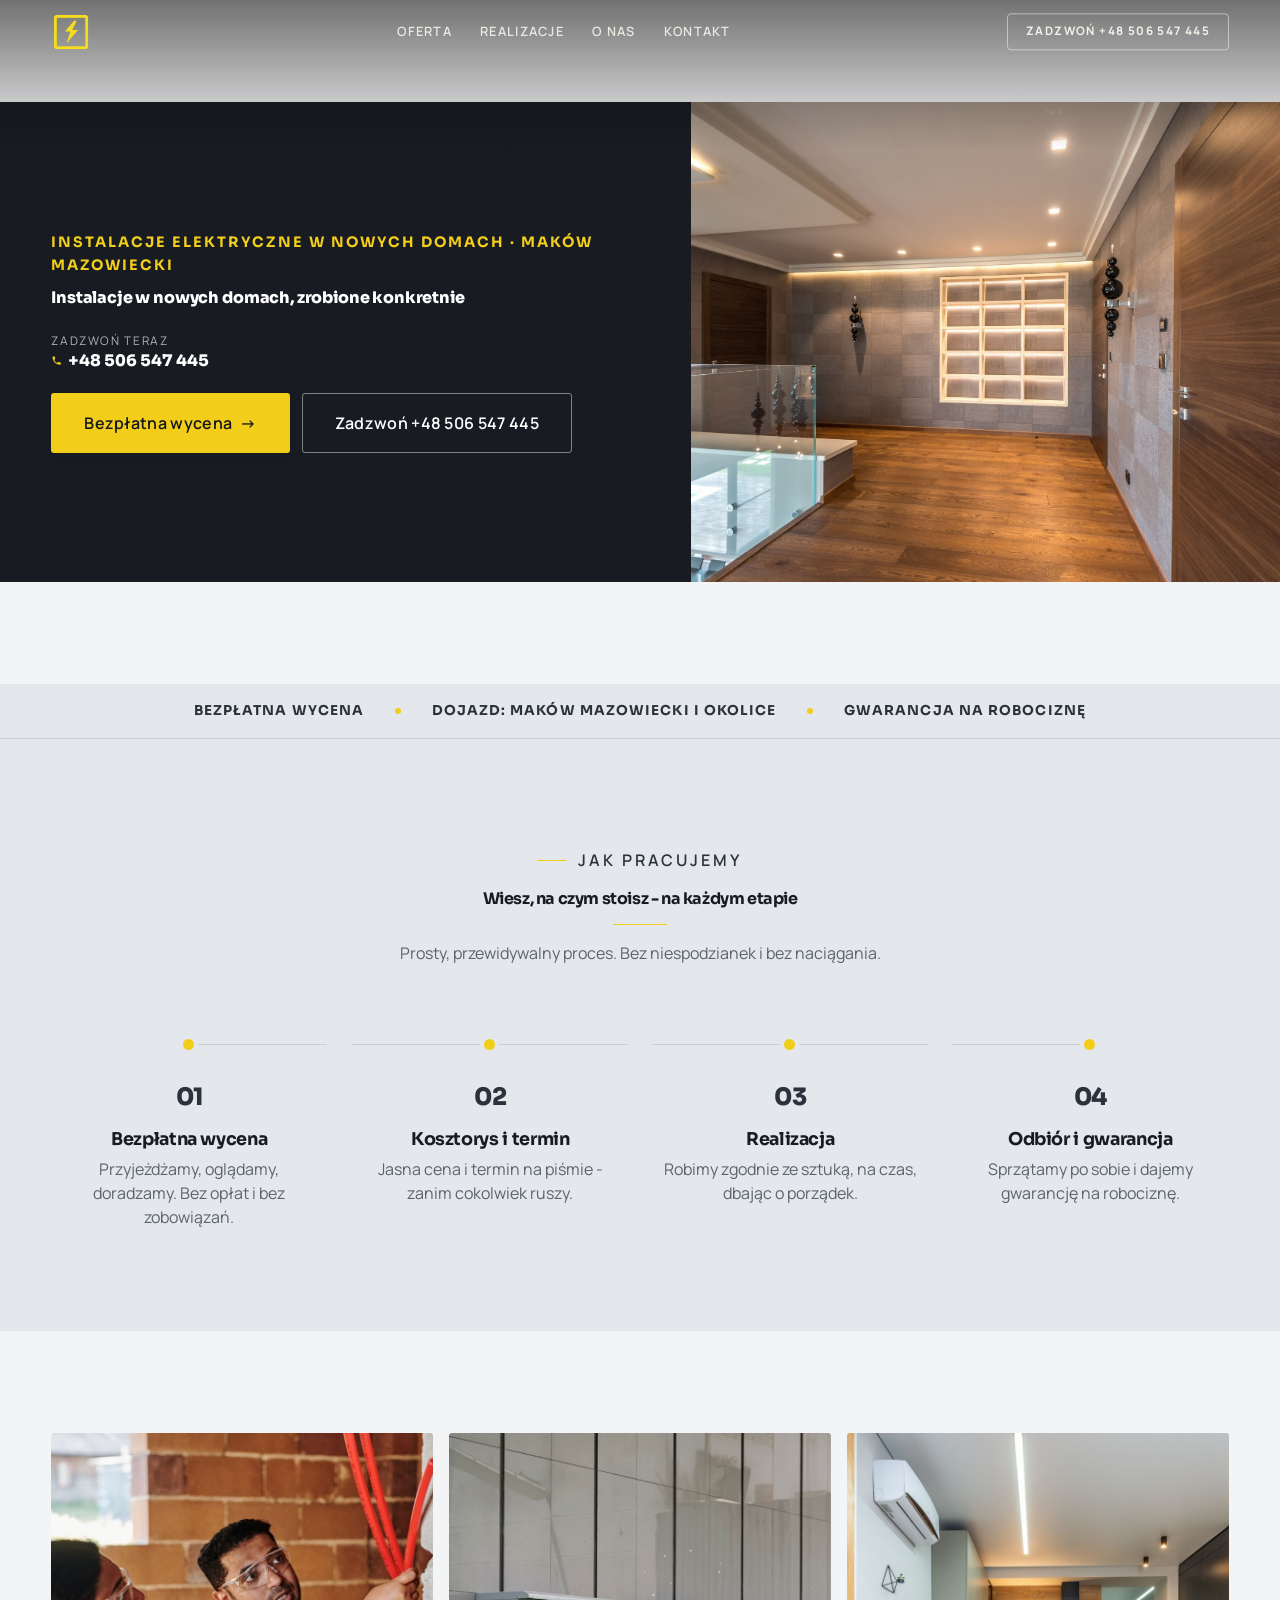
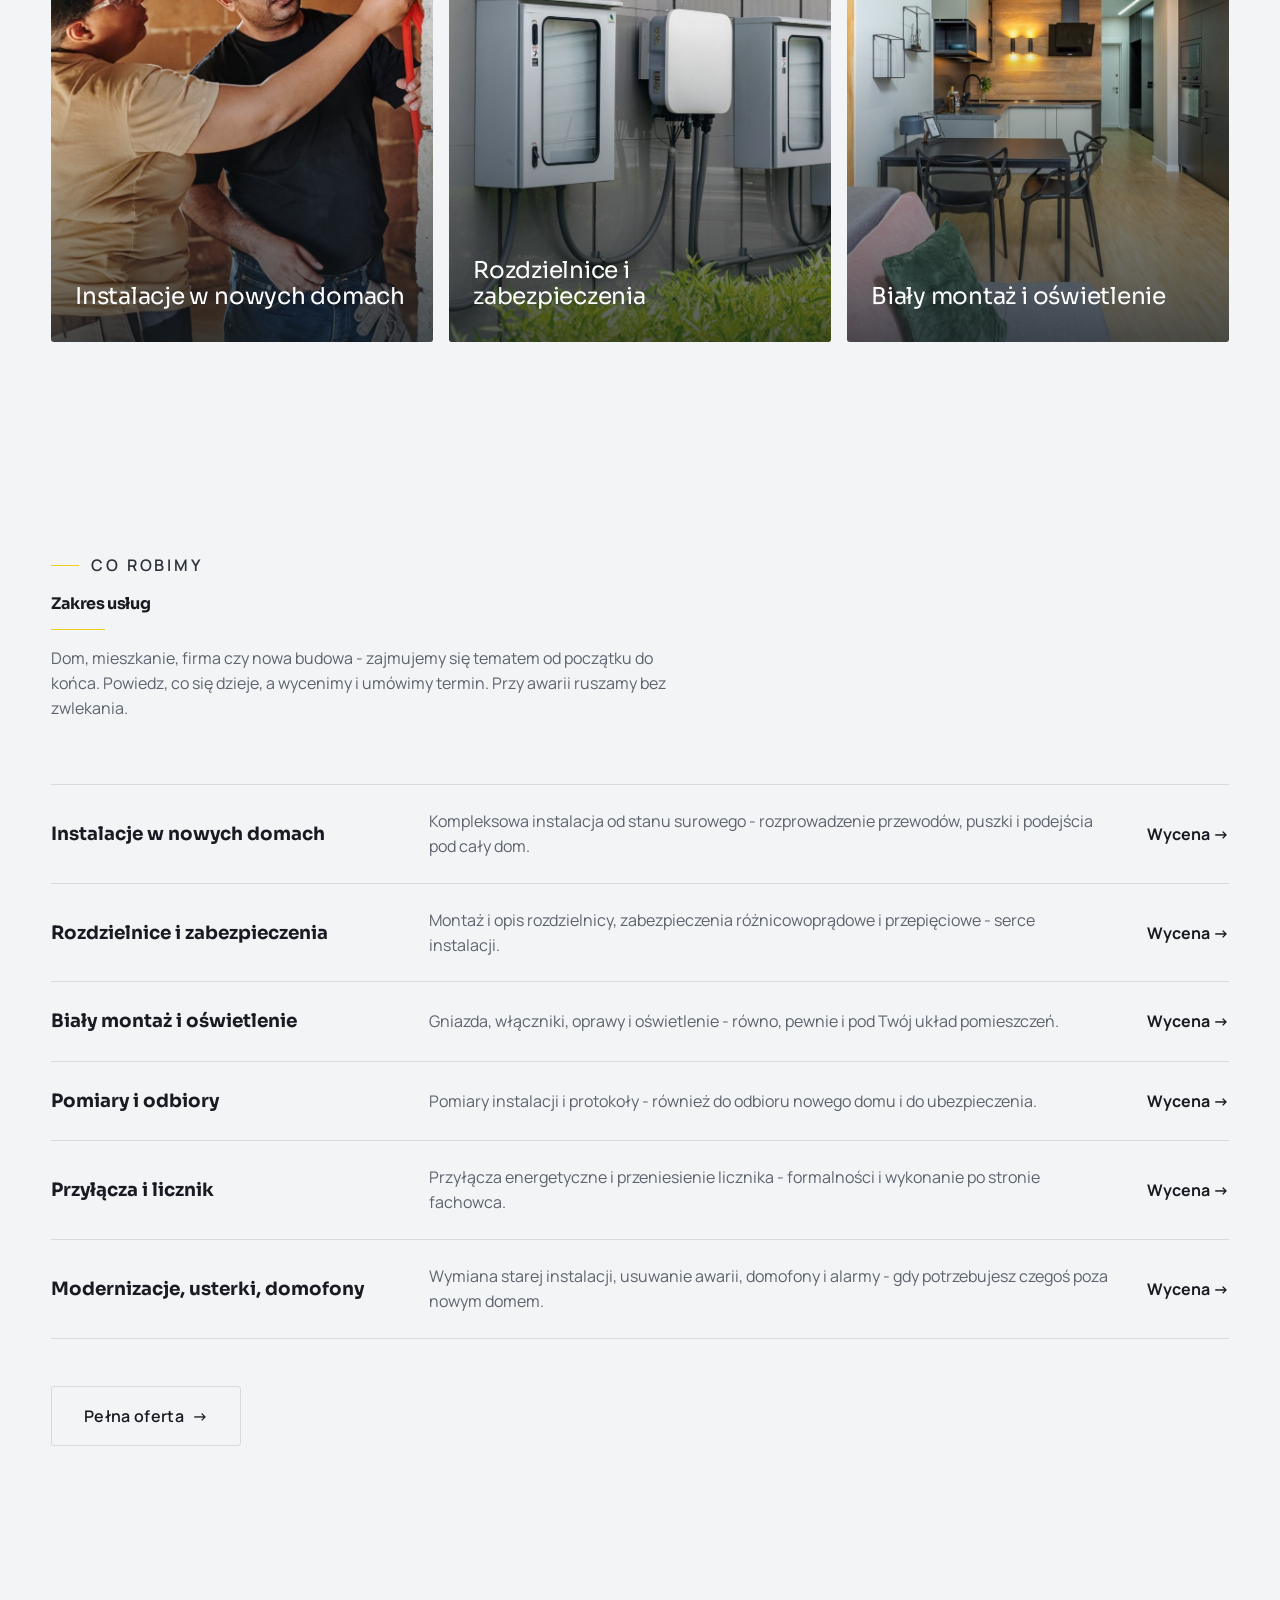
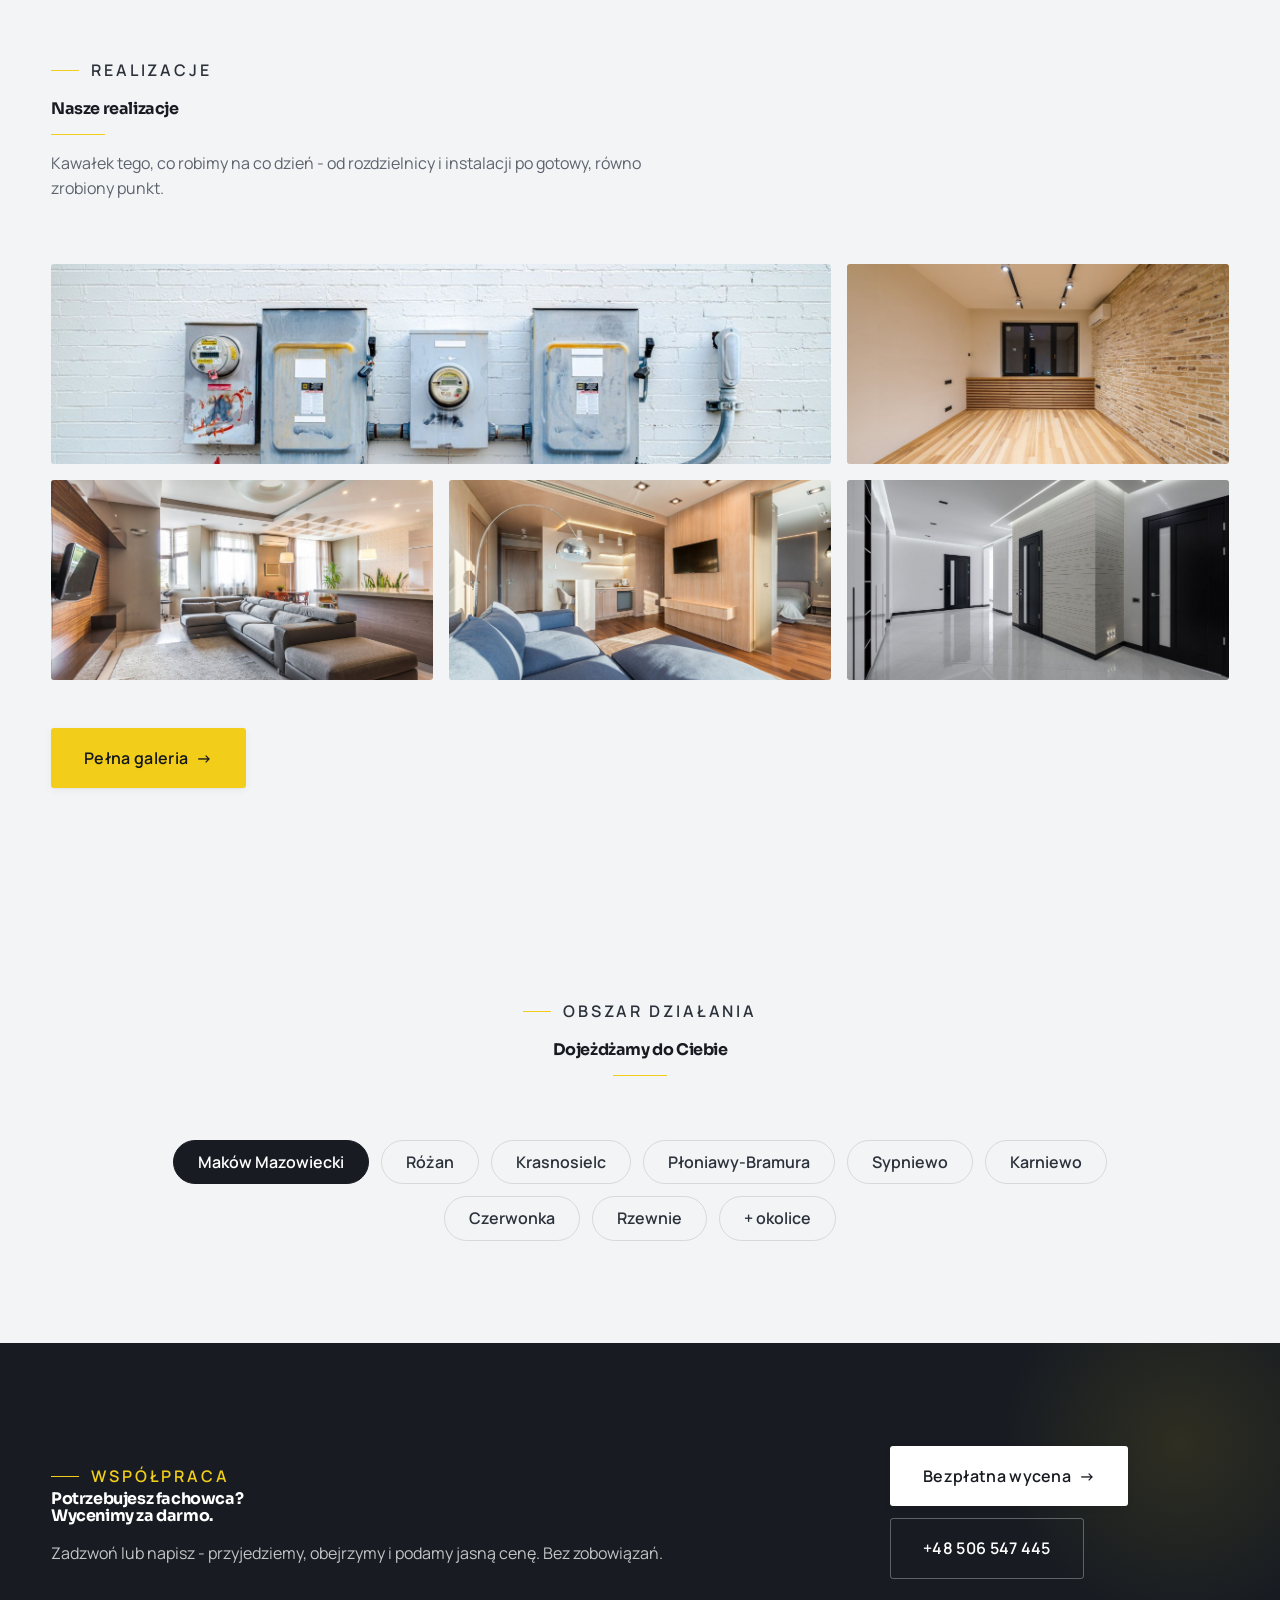
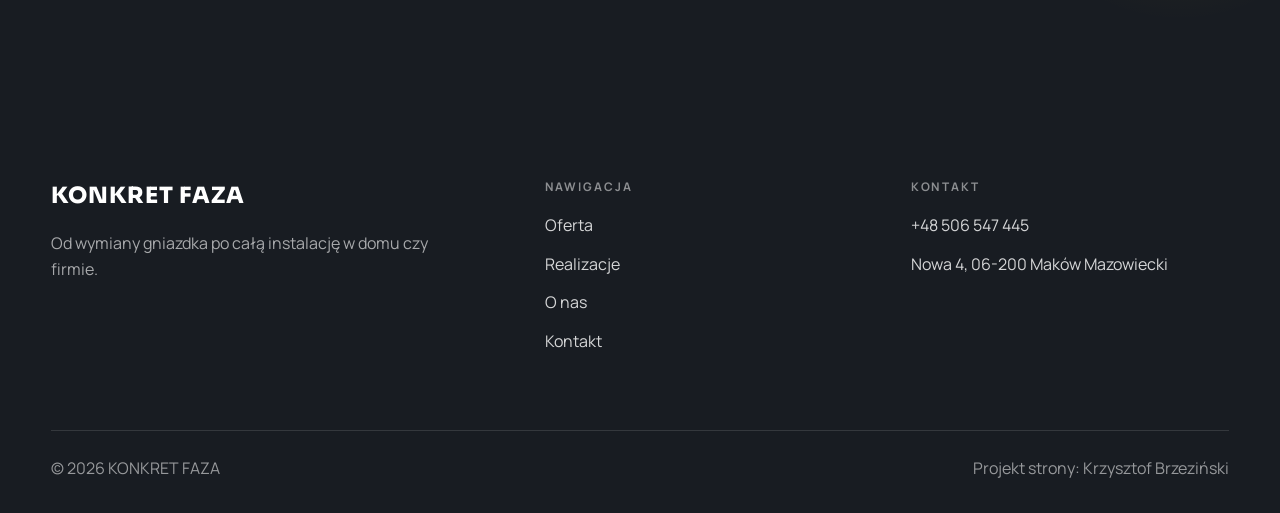
==== commit 5925b410: "Przestawienie pod wizję klienta: instalacje w NOWYCH DOMACH - Pozycjonowanie z CRM (komentarz: "robi" ====
--- a/index.html
+++ b/index.html
@@ -29,8 +29,8 @@
 <section class="hero-fach">
   <img class="hf-photo" src="img/hero.jpg" alt="KONKRET FAZA">
   <div class="hf-panel">
-      <span class="hf-kicker">Usługi elektryczne · Maków Mazowiecki</span>
-      <h1 class="hf-title">Instalacje elektryczne, zrobione konkretnie</h1>
+      <span class="hf-kicker">Instalacje elektryczne w nowych domach · Maków Mazowiecki</span>
+      <h1 class="hf-title">Instalacje w nowych domach, zrobione konkretnie</h1>
       <a class="hf-phone" href="tel:+48506547445"><span class="hf-phone-lab">Zadzwoń teraz</span><span class="hf-phone-num"><svg class="ico-tel" width="16" height="16" viewBox="0 0 24 24" fill="none" aria-hidden="true"><path d="M6.6 10.8a15.5 15.5 0 0 0 6.6 6.6l2.2-2.2a1 1 0 0 1 1-.24 11.4 11.4 0 0 0 3.6.58 1 1 0 0 1 1 1V20a1 1 0 0 1-1 1A17 17 0 0 1 3 4a1 1 0 0 1 1-1h3.5a1 1 0 0 1 1 1c0 1.25.2 2.46.58 3.6a1 1 0 0 1-.25 1l-2.23 2.2Z" fill="currentColor"/></svg> +48 506 547 445</span></a>
       <div class="hf-actions">
         <a href="kontakt.html" class="btn btn-accent">Bezpłatna wycena <span class="arr">→</span></a>
@@ -41,15 +41,6 @@
 <section class="fach-promise">
   <div class="wrap">
     <ul class="fp-row reveal"><li>Bezpłatna wycena</li><li>Dojazd: Maków Mazowiecki i okolice</li><li>Gwarancja na robociznę</li></ul>
-  </div>
-</section>
-<section class="awaria">
-  <div class="wrap">
-      <div class="reveal">
-        <h3>Awaria? Nie czekaj.</h3>
-        <p>Szybki dojazd na pilne zgłoszenia.</p>
-      </div>
-      <a class="btn btn-accent" href="tel:+48506547445">Zadzwoń teraz: +48 506 547 445</a>
   </div>
 </section>
 <section class="proces fachowcy">
@@ -70,9 +61,9 @@
 <section class="gateways-band">
   <div class="wrap">
     <div class="gateways">
-      <a href="oferta.html" class="gateway reveal"><img src="img/g2.jpg" alt="Instalacje elektryczne" loading="lazy"><span class="g-ttl">Instalacje elektryczne</span></a>
+      <a href="oferta.html" class="gateway reveal"><img src="img/g2.jpg" alt="Instalacje w nowych domach" loading="lazy"><span class="g-ttl">Instalacje w nowych domach</span></a>
       <a href="oferta.html" class="gateway reveal"><img src="img/g3.jpg" alt="Rozdzielnice i zabezpieczenia" loading="lazy"><span class="g-ttl">Rozdzielnice i zabezpieczenia</span></a>
-      <a href="oferta.html" class="gateway reveal"><img src="img/g4.jpg" alt="Naprawa usterek i awarii" loading="lazy"><span class="g-ttl">Naprawa usterek i awarii</span></a>
+      <a href="oferta.html" class="gateway reveal"><img src="img/g4.jpg" alt="Biały montaż i oświetlenie" loading="lazy"><span class="g-ttl">Biały montaż i oświetlenie</span></a>
     </div>
   </div>
 </section>
@@ -84,12 +75,12 @@
       <p>Dom, mieszkanie, firma czy nowa budowa - zajmujemy się tematem od początku do końca. Powiedz, co się dzieje, a wycenimy i umówimy termin. Przy awarii ruszamy bez zwlekania.</p>
     </div>
     <ul class="fu-list">
-      <li class="fu-row reveal"><div class="fu-name">Instalacje elektryczne</div><div class="fu-desc">Kładziemy nowe instalacje w domach, mieszkaniach i firmach - od projektu i bruzd po podłączenie i odbiór.</div><a class="fu-cta" href="kontakt.html">Wycena <span class="arr">→</span></a></li>
-      <li class="fu-row reveal"><div class="fu-name">Rozdzielnice i zabezpieczenia</div><div class="fu-desc">Składamy i modernizujemy rozdzielnice, dokładamy zabezpieczenia różnicowoprądowe i przepięciowe - żeby instalacja chroniła ludzi i sprzęt.</div><a class="fu-cta" href="kontakt.html">Wycena <span class="arr">→</span></a></li>
-      <li class="fu-row reveal"><div class="fu-name">Naprawa usterek i awarii</div><div class="fu-desc">Wybija bezpiecznik, iskrzy gniazdko, gaśnie światło? Szukamy przyczyny i usuwamy ją na miejscu, a nie tylko zaklejamy objaw.</div><a class="fu-cta" href="kontakt.html">Wycena <span class="arr">→</span></a></li>
-      <li class="fu-row reveal"><div class="fu-name">Gniazdka, włączniki, osprzęt</div><div class="fu-desc">Wymieniamy i dokładamy gniazda, włączniki i punkty - równo, pewnie i tak, żeby pasowały do wnętrza.</div><a class="fu-cta" href="kontakt.html">Wycena <span class="arr">→</span></a></li>
-      <li class="fu-row reveal"><div class="fu-name">Oświetlenie i LED</div><div class="fu-desc">Montujemy oświetlenie wewnątrz i na zewnątrz, taśmy i halogeny LED, lampy z czujnikiem - światło tam, gdzie ma być.</div><a class="fu-cta" href="kontakt.html">Wycena <span class="arr">→</span></a></li>
-      <li class="fu-row reveal"><div class="fu-name">Pomiary i przeglądy</div><div class="fu-desc">Wykonujemy pomiary instalacji i protokoły, robimy przeglądy okresowe - żeby uprzedzić usterkę, zanim narobi szkód.</div><a class="fu-cta" href="kontakt.html">Wycena <span class="arr">→</span></a></li>
+      <li class="fu-row reveal"><div class="fu-name">Instalacje w nowych domach</div><div class="fu-desc">Kompleksowa instalacja od stanu surowego - rozprowadzenie przewodów, puszki i podejścia pod cały dom.</div><a class="fu-cta" href="kontakt.html">Wycena <span class="arr">→</span></a></li>
+      <li class="fu-row reveal"><div class="fu-name">Rozdzielnice i zabezpieczenia</div><div class="fu-desc">Montaż i opis rozdzielnicy, zabezpieczenia różnicowoprądowe i przepięciowe - serce instalacji.</div><a class="fu-cta" href="kontakt.html">Wycena <span class="arr">→</span></a></li>
+      <li class="fu-row reveal"><div class="fu-name">Biały montaż i oświetlenie</div><div class="fu-desc">Gniazda, włączniki, oprawy i oświetlenie - równo, pewnie i pod Twój układ pomieszczeń.</div><a class="fu-cta" href="kontakt.html">Wycena <span class="arr">→</span></a></li>
+      <li class="fu-row reveal"><div class="fu-name">Pomiary i odbiory</div><div class="fu-desc">Pomiary instalacji i protokoły - również do odbioru nowego domu i do ubezpieczenia.</div><a class="fu-cta" href="kontakt.html">Wycena <span class="arr">→</span></a></li>
+      <li class="fu-row reveal"><div class="fu-name">Przyłącza i licznik</div><div class="fu-desc">Przyłącza energetyczne i przeniesienie licznika - formalności i wykonanie po stronie fachowca.</div><a class="fu-cta" href="kontakt.html">Wycena <span class="arr">→</span></a></li>
+      <li class="fu-row reveal"><div class="fu-name">Modernizacje, usterki, domofony</div><div class="fu-desc">Wymiana starej instalacji, usuwanie awarii, domofony i alarmy - gdy potrzebujesz czegoś poza nowym domem.</div><a class="fu-cta" href="kontakt.html">Wycena <span class="arr">→</span></a></li>
     </ul>
     <div style="margin-top:var(--space-7)" class="reveal"><a href="oferta.html" class="btn btn-ghost">Pełna oferta <span class="arr">→</span></a></div>
   </div>
@@ -102,11 +93,11 @@
       <p>Kawałek tego, co robimy na co dzień - od rozdzielnicy i instalacji po gotowy, równo zrobiony punkt.</p>
     </div>
     <div class="gallery">
-      <div class="tile t-two3 reveal"><img src="img/g5.jpg" alt="Instalacje od podstaw" loading="lazy"><div class="cap">Instalacje od podstaw<small>Nowe instalacje w domach, mieszkaniach i firmach - od bruzd po podłączenie i odbiór.</small></div></div>
-      <div class="tile t-third reveal"><img src="img/g6.jpg" alt="Rozdzielnice i zabezpieczenia" loading="lazy"><div class="cap">Rozdzielnice i zabezpieczenia<small>Montaż i modernizacja rozdzielnic, zabezpieczenia różnicowoprądowe i przepięciowe.</small></div></div>
-      <div class="tile t-third reveal"><img src="img/g7.jpg" alt="Przeglądy i pomiary" loading="lazy"><div class="cap">Przeglądy i pomiary<small>Pomiary elektryczne i przeglądy instalacji - również do ubezpieczenia.</small></div></div>
-      <div class="tile t-third reveal"><img src="img/g8.jpg" alt="Modernizacja i naprawa" loading="lazy"><div class="cap">Modernizacja i naprawa<small>Wymiana starej instalacji, usuwanie usterek i awarii na miejscu.</small></div></div>
-      <div class="tile t-third reveal"><img src="img/g9.jpg" alt="Biały montaż i osprzęt" loading="lazy"><div class="cap">Biały montaż i osprzęt<small>Gniazda, włączniki i oświetlenie - równo, pewnie i estetycznie.</small></div></div>
+      <div class="tile t-two3 reveal"><img src="img/g5.jpg" alt="Instalacja w nowym domu" loading="lazy"><div class="cap">Instalacja w nowym domu<small>Pełna instalacja od stanu surowego - rozprowadzenie przewodów, puszki i podejścia pod cały dom.</small></div></div>
+      <div class="tile t-third reveal"><img src="img/g6.jpg" alt="Rozdzielnica i zabezpieczenia" loading="lazy"><div class="cap">Rozdzielnica i zabezpieczenia<small>Montaż i opis rozdzielnicy, zabezpieczenia różnicowoprądowe i przepięciowe.</small></div></div>
+      <div class="tile t-third reveal"><img src="img/g7.jpg" alt="Pomiary i odbiory" loading="lazy"><div class="cap">Pomiary i odbiory<small>Pomiary instalacji i protokoły - również do odbioru nowego domu i do ubezpieczenia.</small></div></div>
+      <div class="tile t-third reveal"><img src="img/g8.jpg" alt="Biały montaż i osprzęt" loading="lazy"><div class="cap">Biały montaż i osprzęt<small>Gniazda, włączniki i oświetlenie - równo, pewnie i estetycznie.</small></div></div>
+      <div class="tile t-third reveal"><img src="img/g9.jpg" alt="Przyłącza i licznik" loading="lazy"><div class="cap">Przyłącza i licznik<small>Przyłącza energetyczne i przeniesienie licznika - od formalności po wykonanie.</small></div></div>
     </div>
     <div style="margin-top:var(--space-7)" class="reveal"><a href="realizacje.html" class="btn btn-accent">Pełna galeria <span class="arr">→</span></a></div>
   </div>
--- a/assets/styles.css
+++ b/assets/styles.css
@@ -610,15 +610,15 @@
 
 
 /* === WCAG override (skórka stal: jasna żółć NIGDY jako tekst na jasnym tle; akcent = tło/kreska/na ciemnym) === */
-:root{ --muted:#5C636D; }                                   /* AA na paper i paper-2 */
-.eyebrow{ color:var(--ink-soft); }                          /* eyebrow domyślnie ciemny (jasne sekcje) */
-.cta .eyebrow, .awaria .eyebrow{ color:var(--accent); }     /* na ciemnym tle akcent OK */
-.svc .ic{ color:var(--ink-soft); }                          /* "Krok 01/02/03" ciemne */
-.svc-row .num{ color:var(--ink-soft); }                     /* numery 01-06 ciemne (kreska ::before zostaje żółta) */
-.fu-cta{ color:var(--ink); }                                /* "Wycena": sygnał = pogrubienie + strzałka */
+:root{ --muted:#5C636D; }
+.eyebrow{ color:var(--ink-soft); }
+.cta .eyebrow, .awaria .eyebrow{ color:var(--accent); }
+.svc .ic{ color:var(--ink-soft); }
+.svc-row .num{ color:var(--ink-soft); }
+.fu-cta{ color:var(--ink); }
 .fu-cta:hover{ color:var(--ink); text-decoration:underline; }
-.btn-ghost:hover{ color:var(--ink); }                       /* hover ghost na jasnym: ciemny tekst + żółta ramka */
-.hf-ghost:hover{ color:#fff; }                              /* ZABEZPIECZENIE: ghost na ciemnym hero zostaje biały */
+.btn-ghost:hover{ color:var(--ink); }
+.hf-ghost:hover{ color:#fff; }
 .obszar-list li:hover{ border-color:var(--accent); color:var(--ink-soft); }
-.info-row .ic{ background:var(--ink); color:var(--accent); }/* żółta ikona na ciemnym kółku */
+.info-row .ic{ background:var(--ink); color:var(--accent); }
 .info-row a.val:hover{ color:var(--ink); text-decoration:underline; }
